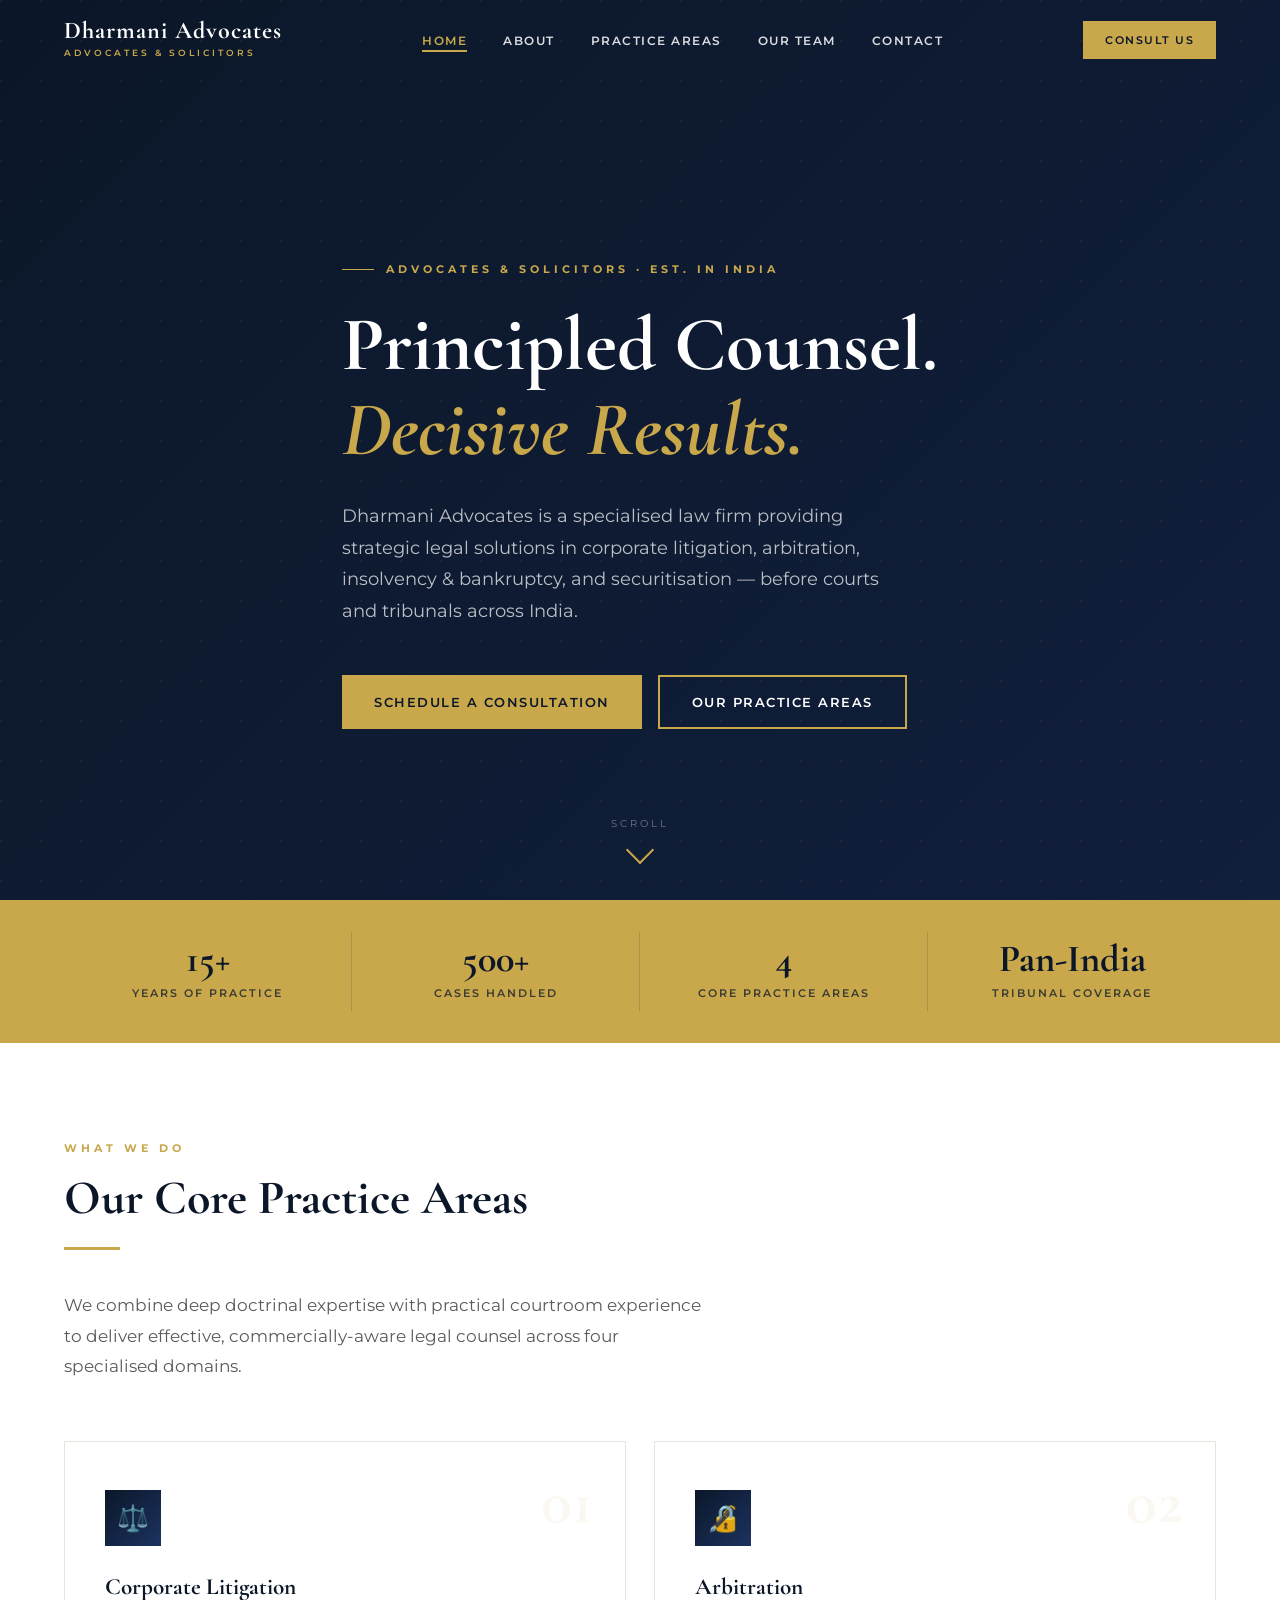
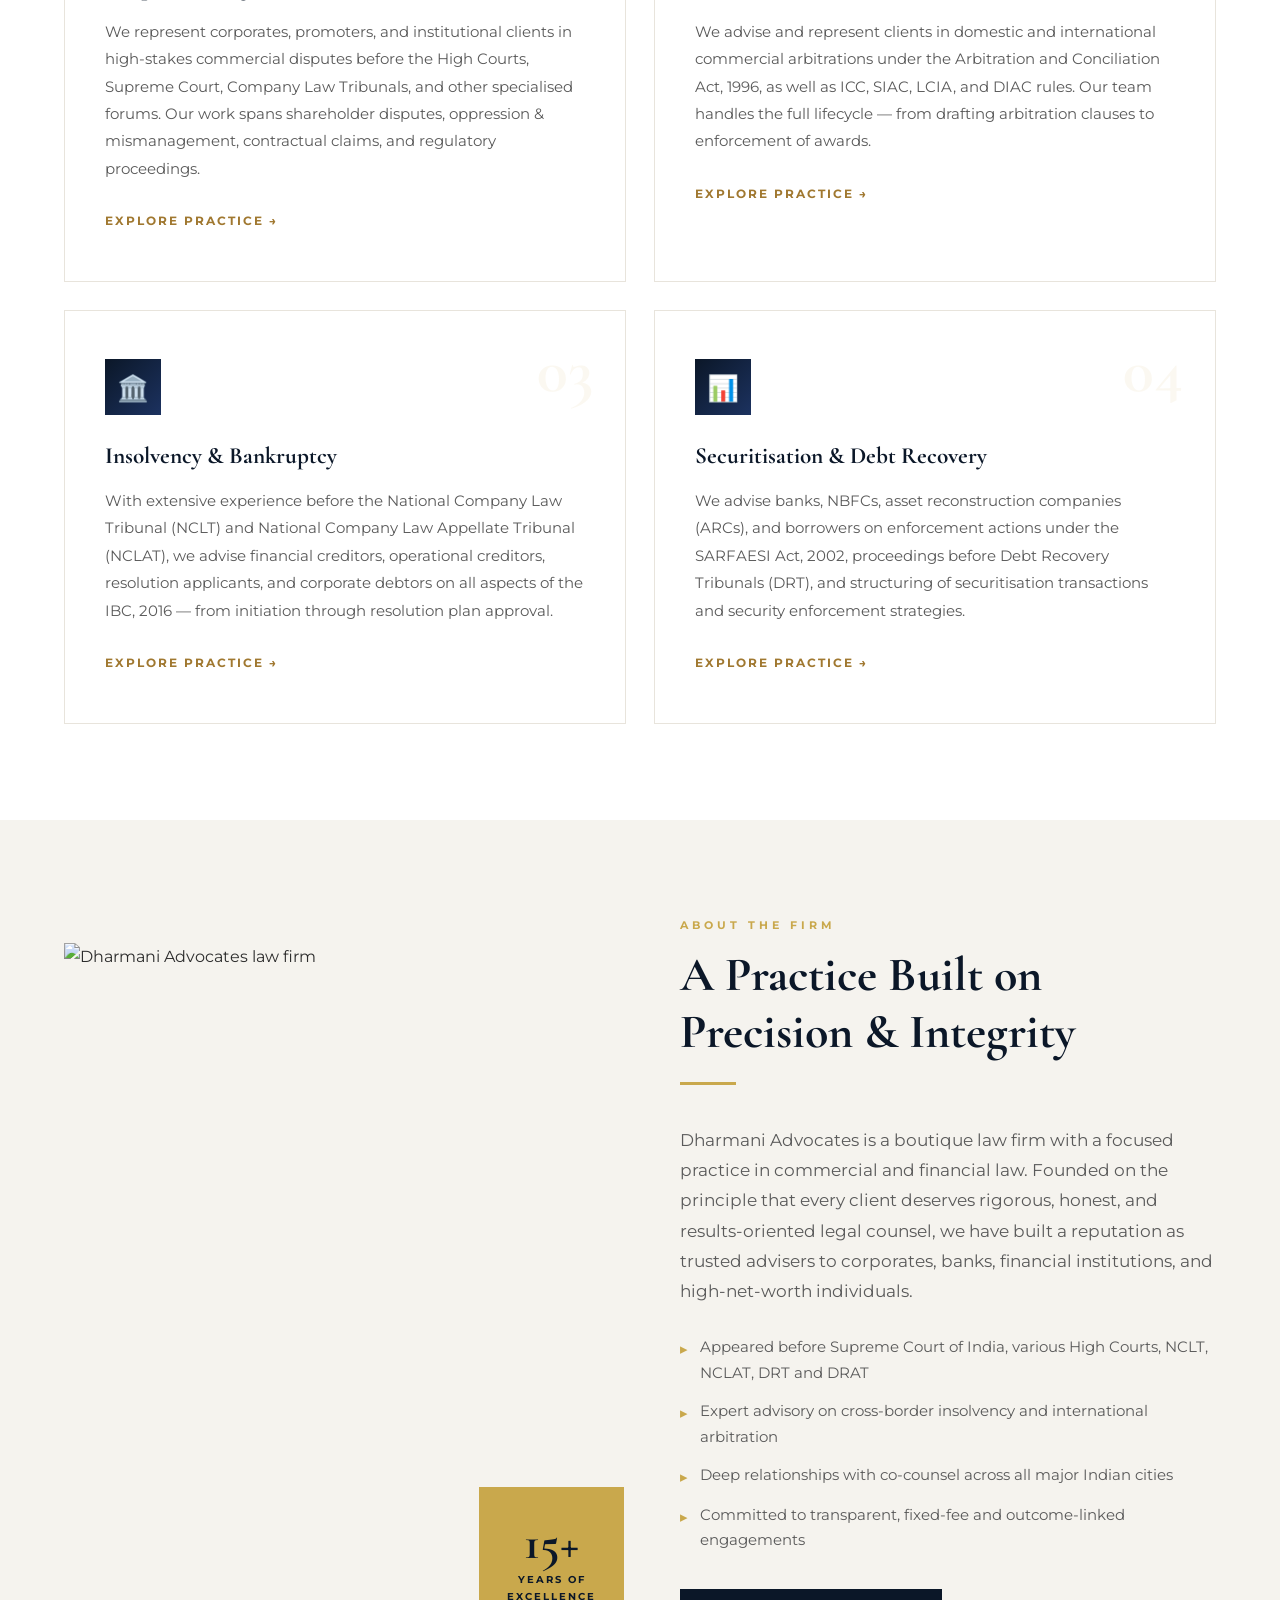
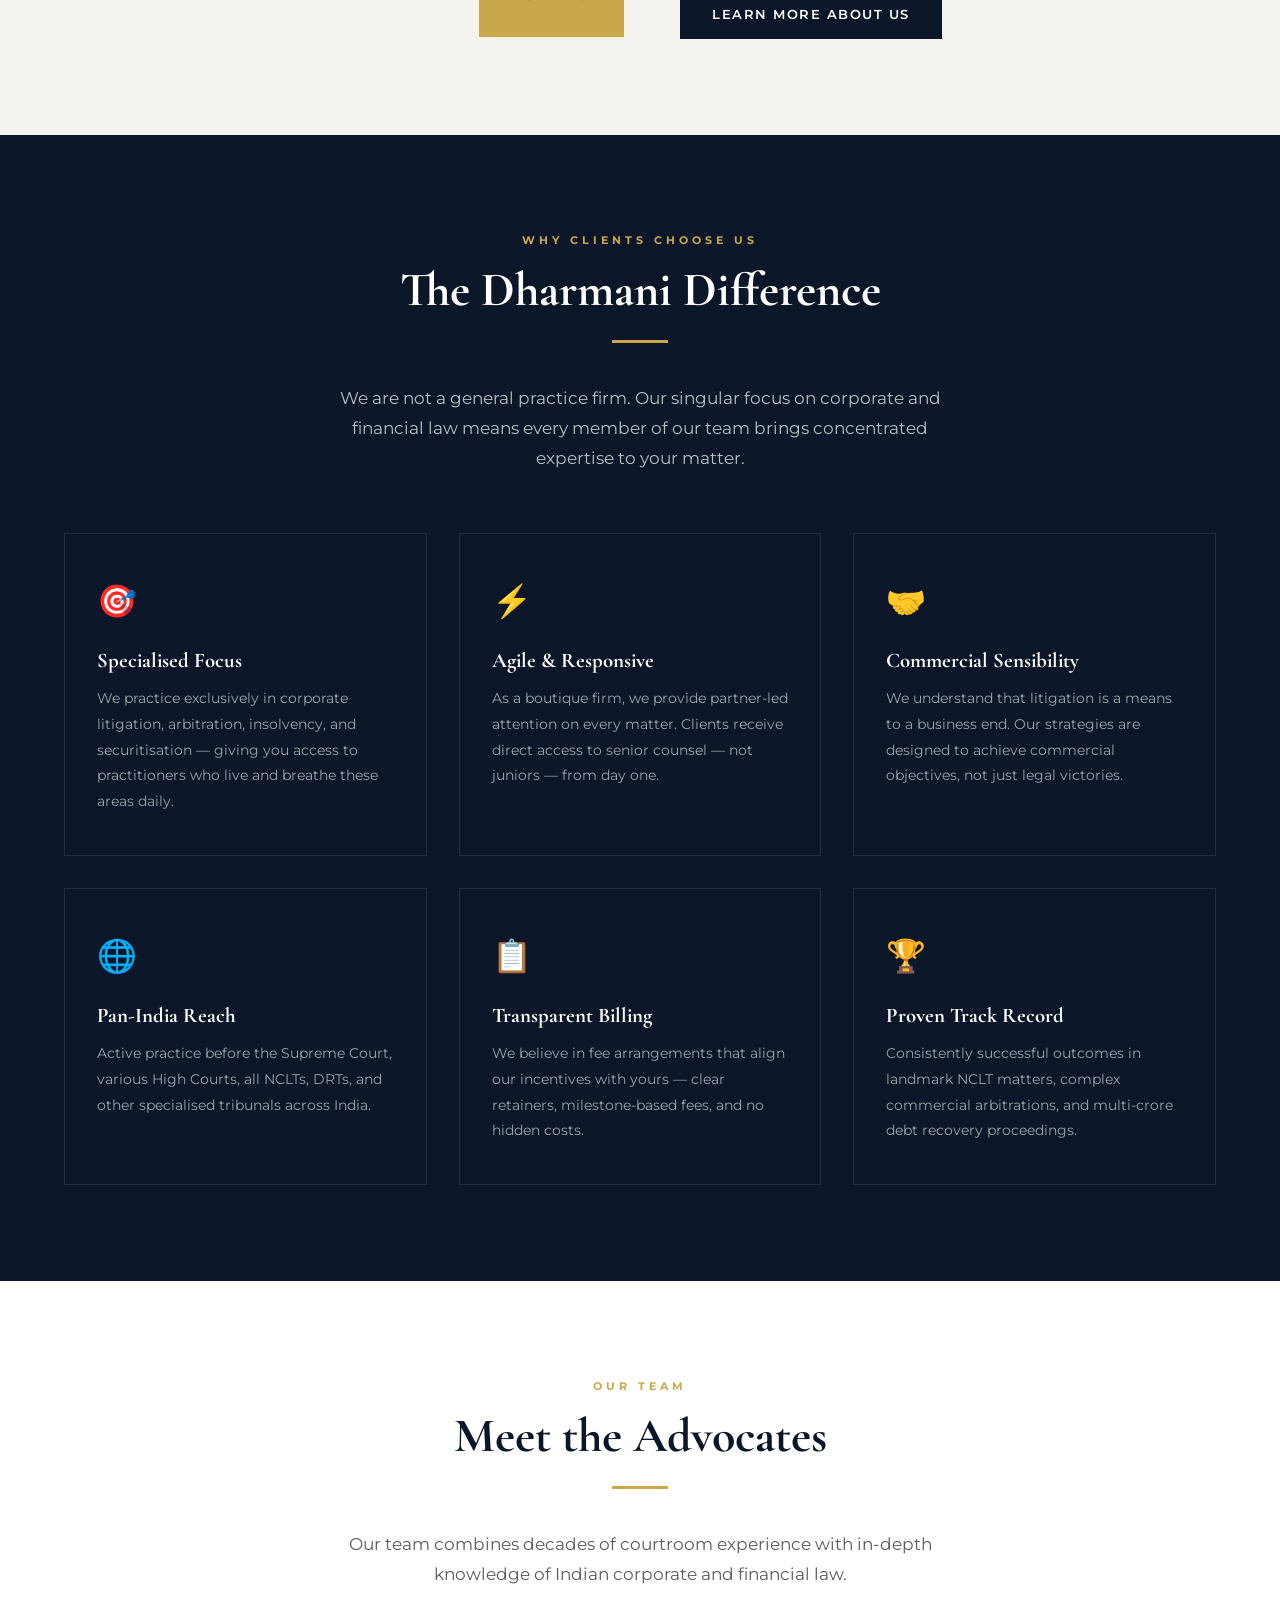
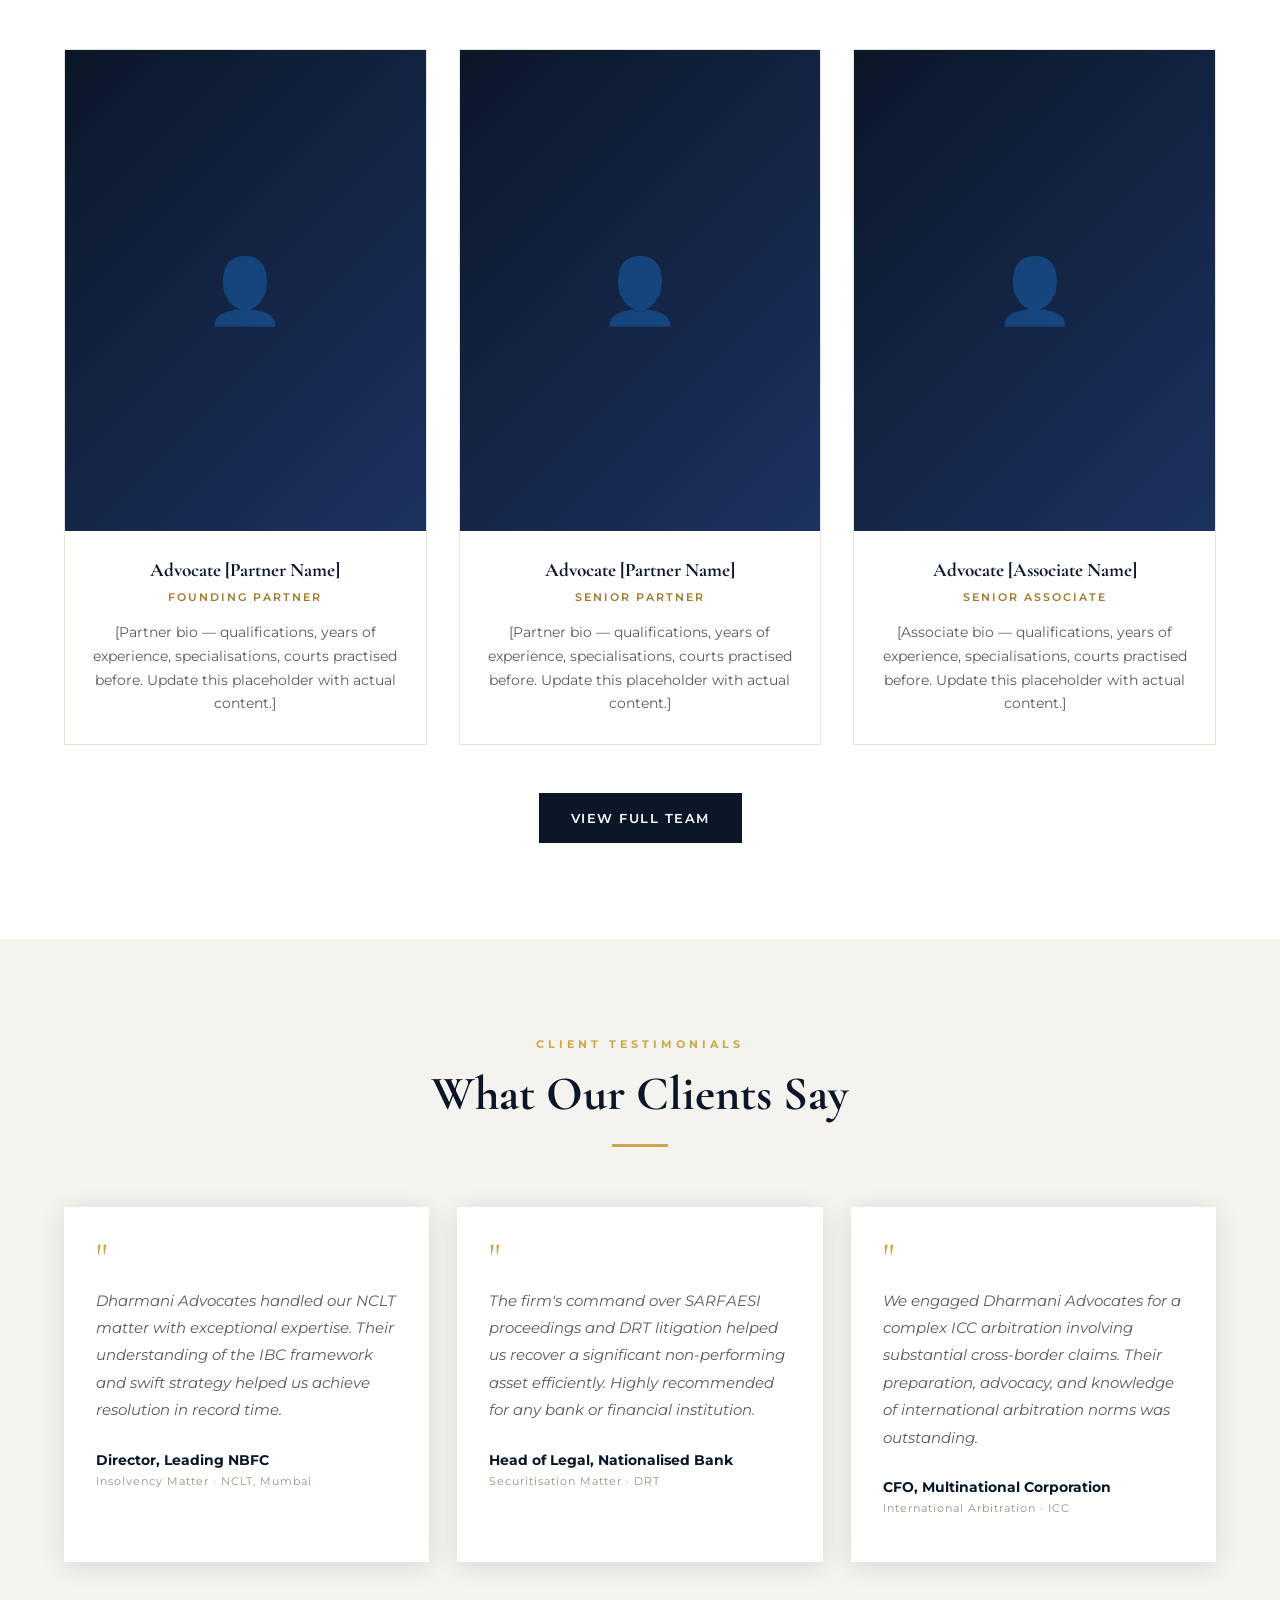
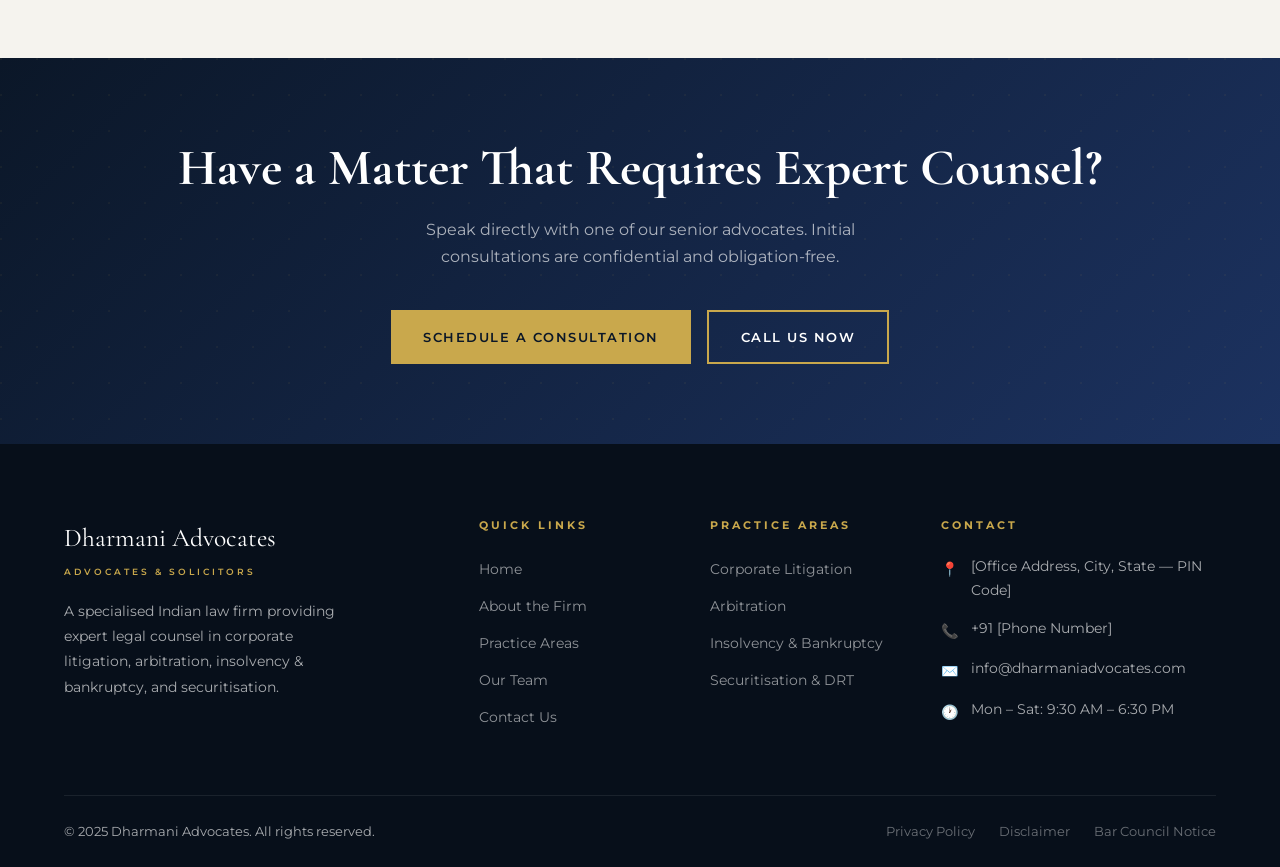
==== index.html @ e69f3cfd "Add complete Dharmani Advocates law firm website Five-page responsive website (Home, About, Practice" ====
<!DOCTYPE html>
<html lang="en">
<head>
  <meta charset="UTF-8" />
  <meta name="viewport" content="width=device-width, initial-scale=1.0" />
  <title>Dharmani Advocates — Corporate Litigation, Arbitration, Insolvency & Securitisation</title>
  <meta name="description" content="Dharmani Advocates is a premier Indian law firm specialising in corporate litigation, arbitration, insolvency & bankruptcy, and securitisation law." />
  <link rel="preconnect" href="https://fonts.googleapis.com" />
  <link rel="preconnect" href="https://fonts.gstatic.com" crossorigin />
  <link href="https://fonts.googleapis.com/css2?family=Cormorant+Garamond:ital,wght@0,400;0,600;0,700;1,400;1,600&family=Montserrat:wght@400;500;600;700&display=swap" rel="stylesheet" />
  <link rel="stylesheet" href="css/style.css" />
</head>
<body>

  <!-- ===== NAVIGATION ===== -->
  <nav class="nav nav--transparent" id="navbar">
    <div class="nav__inner">
      <a href="index.html" class="nav__logo">
        <span class="nav__logo-name">Dharmani Advocates</span>
        <span class="nav__logo-tag">Advocates &amp; Solicitors</span>
      </a>
      <ul class="nav__links">
        <li><a href="index.html" class="nav__link active">Home</a></li>
        <li><a href="about.html" class="nav__link">About</a></li>
        <li><a href="practice-areas.html" class="nav__link">Practice Areas</a></li>
        <li><a href="team.html" class="nav__link">Our Team</a></li>
        <li><a href="contact.html" class="nav__link">Contact</a></li>
      </ul>
      <a href="contact.html" class="btn btn--gold nav__cta">Consult Us</a>
      <button class="nav__burger" id="burger" aria-label="Menu">
        <span></span><span></span><span></span>
      </button>
    </div>
  </nav>

  <!-- Mobile Nav -->
  <div class="mobile-nav" id="mobileNav">
    <a href="index.html" class="mobile-nav__link">Home</a>
    <a href="about.html" class="mobile-nav__link">About</a>
    <a href="practice-areas.html" class="mobile-nav__link">Practice Areas</a>
    <a href="team.html" class="mobile-nav__link">Our Team</a>
    <a href="contact.html" class="mobile-nav__link">Contact</a>
    <a href="contact.html" class="btn btn--gold">Consult Us</a>
  </div>

  <!-- ===== HERO ===== -->
  <section class="hero">
    <div class="hero__bg"></div>
    <div class="hero__pattern"></div>
    <div class="hero__content container">
      <div class="hero__eyebrow">Advocates &amp; Solicitors · Est. in India</div>
      <h1 class="hero__title">
        Principled Counsel.<br>
        <em>Decisive Results.</em>
      </h1>
      <p class="hero__sub">
        Dharmani Advocates is a specialised law firm providing strategic legal solutions
        in corporate litigation, arbitration, insolvency &amp; bankruptcy, and
        securitisation — before courts and tribunals across India.
      </p>
      <div class="hero__actions">
        <a href="contact.html" class="btn btn--gold">Schedule a Consultation</a>
        <a href="practice-areas.html" class="btn btn--outline">Our Practice Areas</a>
      </div>
    </div>
    <div class="hero__scroll">
      <span>Scroll</span>
      <div class="hero__scroll-arrow"></div>
    </div>
  </section>

  <!-- ===== STATS ===== -->
  <div class="stats">
    <div class="stats__grid container">
      <div class="stats__item">
        <div class="stats__num">15+</div>
        <div class="stats__label">Years of Practice</div>
      </div>
      <div class="stats__item">
        <div class="stats__num">500+</div>
        <div class="stats__label">Cases Handled</div>
      </div>
      <div class="stats__item">
        <div class="stats__num">4</div>
        <div class="stats__label">Core Practice Areas</div>
      </div>
      <div class="stats__item">
        <div class="stats__num">Pan‑India</div>
        <div class="stats__label">Tribunal Coverage</div>
      </div>
    </div>
  </div>

  <!-- ===== PRACTICE AREAS ===== -->
  <section class="section">
    <div class="container">
      <div class="reveal">
        <span class="section-label">What We Do</span>
        <h2 class="section-title">Our Core Practice Areas</h2>
        <div class="divider"></div>
        <p class="section-sub">
          We combine deep doctrinal expertise with practical courtroom experience to deliver
          effective, commercially-aware legal counsel across four specialised domains.
        </p>
      </div>

      <div class="practice-grid">

        <div class="practice-card reveal reveal-delay-1">
          <div class="practice-card__num">01</div>
          <div class="practice-card__icon">⚖️</div>
          <h3 class="practice-card__title">Corporate Litigation</h3>
          <p class="practice-card__text">
            We represent corporates, promoters, and institutional clients in high-stakes commercial
            disputes before the High Courts, Supreme Court, Company Law Tribunals, and other
            specialised forums. Our work spans shareholder disputes, oppression &amp; mismanagement,
            contractual claims, and regulatory proceedings.
          </p>
          <a href="practice-areas.html#corporate-litigation" class="practice-card__link">
            Explore Practice →
          </a>
        </div>

        <div class="practice-card reveal reveal-delay-2">
          <div class="practice-card__num">02</div>
          <div class="practice-card__icon">🔏</div>
          <h3 class="practice-card__title">Arbitration</h3>
          <p class="practice-card__text">
            We advise and represent clients in domestic and international commercial arbitrations
            under the Arbitration and Conciliation Act, 1996, as well as ICC, SIAC, LCIA, and
            DIAC rules. Our team handles the full lifecycle — from drafting arbitration clauses
            to enforcement of awards.
          </p>
          <a href="practice-areas.html#arbitration" class="practice-card__link">
            Explore Practice →
          </a>
        </div>

        <div class="practice-card reveal reveal-delay-3">
          <div class="practice-card__num">03</div>
          <div class="practice-card__icon">🏛️</div>
          <h3 class="practice-card__title">Insolvency &amp; Bankruptcy</h3>
          <p class="practice-card__text">
            With extensive experience before the National Company Law Tribunal (NCLT) and National
            Company Law Appellate Tribunal (NCLAT), we advise financial creditors, operational
            creditors, resolution applicants, and corporate debtors on all aspects of the IBC, 2016
            — from initiation through resolution plan approval.
          </p>
          <a href="practice-areas.html#insolvency" class="practice-card__link">
            Explore Practice →
          </a>
        </div>

        <div class="practice-card reveal reveal-delay-4">
          <div class="practice-card__num">04</div>
          <div class="practice-card__icon">📊</div>
          <h3 class="practice-card__title">Securitisation &amp; Debt Recovery</h3>
          <p class="practice-card__text">
            We advise banks, NBFCs, asset reconstruction companies (ARCs), and borrowers on
            enforcement actions under the SARFAESI Act, 2002, proceedings before Debt Recovery
            Tribunals (DRT), and structuring of securitisation transactions and security
            enforcement strategies.
          </p>
          <a href="practice-areas.html#securitisation" class="practice-card__link">
            Explore Practice →
          </a>
        </div>

      </div>
    </div>
  </section>

  <!-- ===== ABOUT SNIPPET ===== -->
  <section class="section section--alt">
    <div class="container">
      <div class="about-split">
        <div class="about-split__img-wrap reveal">
          <img
            src="https://images.unsplash.com/photo-1521791055366-0d553872952f?w=800&q=80"
            alt="Dharmani Advocates law firm"
            class="about-split__img"
          />
          <div class="about-split__badge">
            <div class="about-split__badge-num">15+</div>
            <div class="about-split__badge-text">Years of<br>Excellence</div>
          </div>
        </div>

        <div class="reveal reveal-delay-2">
          <span class="section-label">About the Firm</span>
          <h2 class="section-title">A Practice Built on Precision &amp; Integrity</h2>
          <div class="divider"></div>
          <p class="section-sub">
            Dharmani Advocates is a boutique law firm with a focused practice in commercial and
            financial law. Founded on the principle that every client deserves rigorous, honest,
            and results-oriented legal counsel, we have built a reputation as trusted advisers to
            corporates, banks, financial institutions, and high-net-worth individuals.
          </p>
          <ul class="about-split__list">
            <li>Appeared before Supreme Court of India, various High Courts, NCLT, NCLAT, DRT and DRAT</li>
            <li>Expert advisory on cross-border insolvency and international arbitration</li>
            <li>Deep relationships with co-counsel across all major Indian cities</li>
            <li>Committed to transparent, fixed-fee and outcome-linked engagements</li>
          </ul>
          <a href="about.html" class="btn btn--navy">Learn More About Us</a>
        </div>
      </div>
    </div>
  </section>

  <!-- ===== WHY CHOOSE US ===== -->
  <section class="section section--dark">
    <div class="container">
      <div class="text-center reveal">
        <span class="section-label">Why Clients Choose Us</span>
        <h2 class="section-title section-title--white">The Dharmani Difference</h2>
        <div class="divider divider--center"></div>
        <p class="section-sub section-sub--white" style="margin: 0 auto;">
          We are not a general practice firm. Our singular focus on corporate and financial law
          means every member of our team brings concentrated expertise to your matter.
        </p>
      </div>

      <div class="why-grid">
        <div class="why-item reveal reveal-delay-1">
          <div class="why-item__icon">🎯</div>
          <h3 class="why-item__title">Specialised Focus</h3>
          <p class="why-item__text">
            We practice exclusively in corporate litigation, arbitration, insolvency, and
            securitisation — giving you access to practitioners who live and breathe these areas daily.
          </p>
        </div>
        <div class="why-item reveal reveal-delay-2">
          <div class="why-item__icon">⚡</div>
          <h3 class="why-item__title">Agile &amp; Responsive</h3>
          <p class="why-item__text">
            As a boutique firm, we provide partner-led attention on every matter.
            Clients receive direct access to senior counsel — not juniors — from day one.
          </p>
        </div>
        <div class="why-item reveal reveal-delay-3">
          <div class="why-item__icon">🤝</div>
          <h3 class="why-item__title">Commercial Sensibility</h3>
          <p class="why-item__text">
            We understand that litigation is a means to a business end. Our strategies are
            designed to achieve commercial objectives, not just legal victories.
          </p>
        </div>
        <div class="why-item reveal reveal-delay-1">
          <div class="why-item__icon">🌐</div>
          <h3 class="why-item__title">Pan-India Reach</h3>
          <p class="why-item__text">
            Active practice before the Supreme Court, various High Courts, all NCLTs, DRTs,
            and other specialised tribunals across India.
          </p>
        </div>
        <div class="why-item reveal reveal-delay-2">
          <div class="why-item__icon">📋</div>
          <h3 class="why-item__title">Transparent Billing</h3>
          <p class="why-item__text">
            We believe in fee arrangements that align our incentives with yours —
            clear retainers, milestone-based fees, and no hidden costs.
          </p>
        </div>
        <div class="why-item reveal reveal-delay-3">
          <div class="why-item__icon">🏆</div>
          <h3 class="why-item__title">Proven Track Record</h3>
          <p class="why-item__text">
            Consistently successful outcomes in landmark NCLT matters, complex commercial
            arbitrations, and multi-crore debt recovery proceedings.
          </p>
        </div>
      </div>
    </div>
  </section>

  <!-- ===== TEAM PREVIEW ===== -->
  <section class="section">
    <div class="container">
      <div class="text-center reveal">
        <span class="section-label">Our Team</span>
        <h2 class="section-title">Meet the Advocates</h2>
        <div class="divider divider--center"></div>
        <p class="section-sub" style="margin: 0 auto;">
          Our team combines decades of courtroom experience with in-depth knowledge of
          Indian corporate and financial law.
        </p>
      </div>

      <div class="team-grid">
        <div class="team-card reveal reveal-delay-1">
          <div class="team-card__photo team-card__photo--placeholder">
            <span style="font-size:4rem; color:rgba(201,168,76,0.4);">👤</span>
          </div>
          <div class="team-card__body">
            <h3 class="team-card__name">Advocate [Partner Name]</h3>
            <p class="team-card__role">Founding Partner</p>
            <p class="team-card__bio">
              [Partner bio — qualifications, years of experience, specialisations,
              courts practised before. Update this placeholder with actual content.]
            </p>
          </div>
        </div>
        <div class="team-card reveal reveal-delay-2">
          <div class="team-card__photo team-card__photo--placeholder">
            <span style="font-size:4rem; color:rgba(201,168,76,0.4);">👤</span>
          </div>
          <div class="team-card__body">
            <h3 class="team-card__name">Advocate [Partner Name]</h3>
            <p class="team-card__role">Senior Partner</p>
            <p class="team-card__bio">
              [Partner bio — qualifications, years of experience, specialisations,
              courts practised before. Update this placeholder with actual content.]
            </p>
          </div>
        </div>
        <div class="team-card reveal reveal-delay-3">
          <div class="team-card__photo team-card__photo--placeholder">
            <span style="font-size:4rem; color:rgba(201,168,76,0.4);">👤</span>
          </div>
          <div class="team-card__body">
            <h3 class="team-card__name">Advocate [Associate Name]</h3>
            <p class="team-card__role">Senior Associate</p>
            <p class="team-card__bio">
              [Associate bio — qualifications, years of experience, specialisations,
              courts practised before. Update this placeholder with actual content.]
            </p>
          </div>
        </div>
      </div>

      <div class="text-center" style="margin-top: 48px;">
        <a href="team.html" class="btn btn--navy">View Full Team</a>
      </div>
    </div>
  </section>

  <!-- ===== TESTIMONIALS ===== -->
  <section class="section testimonials">
    <div class="container">
      <div class="text-center reveal">
        <span class="section-label">Client Testimonials</span>
        <h2 class="section-title">What Our Clients Say</h2>
        <div class="divider divider--center"></div>
      </div>

      <div class="testimonial-grid">
        <div class="testimonial-card reveal reveal-delay-1">
          <div class="testimonial-card__quote">"</div>
          <p class="testimonial-card__text">
            Dharmani Advocates handled our NCLT matter with exceptional expertise.
            Their understanding of the IBC framework and swift strategy helped us achieve
            resolution in record time.
          </p>
          <div class="testimonial-card__author">Director, Leading NBFC</div>
          <div class="testimonial-card__company">Insolvency Matter · NCLT, Mumbai</div>
        </div>
        <div class="testimonial-card reveal reveal-delay-2">
          <div class="testimonial-card__quote">"</div>
          <p class="testimonial-card__text">
            The firm's command over SARFAESI proceedings and DRT litigation helped us
            recover a significant non-performing asset efficiently. Highly recommended for
            any bank or financial institution.
          </p>
          <div class="testimonial-card__author">Head of Legal, Nationalised Bank</div>
          <div class="testimonial-card__company">Securitisation Matter · DRT</div>
        </div>
        <div class="testimonial-card reveal reveal-delay-3">
          <div class="testimonial-card__quote">"</div>
          <p class="testimonial-card__text">
            We engaged Dharmani Advocates for a complex ICC arbitration involving
            substantial cross-border claims. Their preparation, advocacy, and knowledge
            of international arbitration norms was outstanding.
          </p>
          <div class="testimonial-card__author">CFO, Multinational Corporation</div>
          <div class="testimonial-card__company">International Arbitration · ICC</div>
        </div>
      </div>
    </div>
  </section>

  <!-- ===== CTA ===== -->
  <section class="cta-banner">
    <div class="container">
      <div class="cta-banner__content reveal">
        <h2 class="cta-banner__title">Have a Matter That Requires Expert Counsel?</h2>
        <p class="cta-banner__sub">
          Speak directly with one of our senior advocates. Initial consultations are
          confidential and obligation-free.
        </p>
        <div class="cta-banner__actions">
          <a href="contact.html" class="btn btn--gold">Schedule a Consultation</a>
          <a href="tel:+91XXXXXXXXXX" class="btn btn--outline">Call Us Now</a>
        </div>
      </div>
    </div>
  </section>

  <!-- ===== FOOTER ===== -->
  <footer class="footer">
    <div class="container">
      <div class="footer__grid">
        <div>
          <div class="footer__brand-name">Dharmani Advocates</div>
          <div class="footer__brand-tag">Advocates &amp; Solicitors</div>
          <p class="footer__brand-text">
            A specialised Indian law firm providing expert legal counsel in corporate
            litigation, arbitration, insolvency &amp; bankruptcy, and securitisation.
          </p>
        </div>

        <div>
          <div class="footer__col-title">Quick Links</div>
          <ul class="footer__links">
            <li><a href="index.html" class="footer__link">Home</a></li>
            <li><a href="about.html" class="footer__link">About the Firm</a></li>
            <li><a href="practice-areas.html" class="footer__link">Practice Areas</a></li>
            <li><a href="team.html" class="footer__link">Our Team</a></li>
            <li><a href="contact.html" class="footer__link">Contact Us</a></li>
          </ul>
        </div>

        <div>
          <div class="footer__col-title">Practice Areas</div>
          <ul class="footer__links">
            <li><a href="practice-areas.html#corporate-litigation" class="footer__link">Corporate Litigation</a></li>
            <li><a href="practice-areas.html#arbitration" class="footer__link">Arbitration</a></li>
            <li><a href="practice-areas.html#insolvency" class="footer__link">Insolvency &amp; Bankruptcy</a></li>
            <li><a href="practice-areas.html#securitisation" class="footer__link">Securitisation &amp; DRT</a></li>
          </ul>
        </div>

        <div>
          <div class="footer__col-title">Contact</div>
          <div class="footer__contact-item">
            <span class="footer__contact-icon">📍</span>
            <span>[Office Address, City, State — PIN Code]</span>
          </div>
          <div class="footer__contact-item">
            <span class="footer__contact-icon">📞</span>
            <span>+91 [Phone Number]</span>
          </div>
          <div class="footer__contact-item">
            <span class="footer__contact-icon">✉️</span>
            <span>info@dharmaniadvocates.com</span>
          </div>
          <div class="footer__contact-item">
            <span class="footer__contact-icon">🕐</span>
            <span>Mon – Sat: 9:30 AM – 6:30 PM</span>
          </div>
        </div>
      </div>

      <div class="footer__bottom">
        <span>© 2025 Dharmani Advocates. All rights reserved.</span>
        <div class="footer__bottom-links">
          <a href="#" class="footer__bottom-link">Privacy Policy</a>
          <a href="#" class="footer__bottom-link">Disclaimer</a>
          <a href="#" class="footer__bottom-link">Bar Council Notice</a>
        </div>
      </div>
    </div>
  </footer>

  <script src="js/main.js"></script>
</body>
</html>
---- css/style.css ----
/* ============================================================
   DHARMANI ADVOCATES — Main Stylesheet
   ============================================================ */

/* ---------- CSS Variables ---------- */
:root {
  --navy:       #0b1728;
  --navy-mid:   #122040;
  --navy-light: #1c3260;
  --gold:       #c9a84c;
  --gold-light: #e2c06a;
  --gold-dark:  #a07830;
  --white:      #ffffff;
  --off-white:  #f5f3ee;
  --grey-light: #e8e4dc;
  --grey:       #9a9080;
  --text:       #2c2c2c;
  --text-light: #5a5a5a;

  --font-serif: 'Cormorant Garamond', 'Georgia', serif;
  --font-sans:  'Montserrat', 'Helvetica Neue', sans-serif;

  --max-width:  1200px;
  --nav-h:      80px;
  --transition: 0.3s ease;
  --shadow:     0 4px 24px rgba(11,23,40,0.12);
  --shadow-lg:  0 8px 48px rgba(11,23,40,0.18);
}

/* ---------- Reset & Base ---------- */
*, *::before, *::after { box-sizing: border-box; margin: 0; padding: 0; }

html { scroll-behavior: smooth; font-size: 16px; }

body {
  font-family: var(--font-sans);
  color: var(--text);
  background: var(--white);
  line-height: 1.7;
  -webkit-font-smoothing: antialiased;
}

img { max-width: 100%; display: block; }
a  { text-decoration: none; color: inherit; }
ul { list-style: none; }

h1, h2, h3, h4, h5 {
  font-family: var(--font-serif);
  line-height: 1.2;
  color: var(--navy);
}

/* ---------- Utility ---------- */
.container {
  max-width: var(--max-width);
  margin: 0 auto;
  padding: 0 24px;
}

.section { padding: 96px 0; }
.section--alt { background: var(--off-white); }
.section--dark { background: var(--navy); }

.section-label {
  font-family: var(--font-sans);
  font-size: 11px;
  font-weight: 700;
  letter-spacing: 4px;
  text-transform: uppercase;
  color: var(--gold);
  margin-bottom: 12px;
  display: block;
}

.section-title {
  font-size: clamp(2rem, 4vw, 3rem);
  margin-bottom: 20px;
}

.section-title--white { color: var(--white); }

.section-sub {
  font-size: 1.05rem;
  color: var(--text-light);
  max-width: 640px;
  line-height: 1.8;
}

.section-sub--white { color: rgba(255,255,255,0.72); }

.divider {
  width: 56px;
  height: 3px;
  background: var(--gold);
  margin: 20px 0 40px;
}

.divider--center { margin-left: auto; margin-right: auto; }

.text-center { text-align: center; }

.btn {
  display: inline-flex;
  align-items: center;
  gap: 8px;
  padding: 14px 32px;
  font-family: var(--font-sans);
  font-size: 13px;
  font-weight: 600;
  letter-spacing: 1.5px;
  text-transform: uppercase;
  border: none;
  cursor: pointer;
  transition: all var(--transition);
}

.btn--gold {
  background: var(--gold);
  color: var(--navy);
}
.btn--gold:hover { background: var(--gold-light); transform: translateY(-2px); box-shadow: var(--shadow); }

.btn--outline {
  background: transparent;
  color: var(--white);
  border: 2px solid var(--gold);
}
.btn--outline:hover { background: var(--gold); color: var(--navy); }

.btn--navy {
  background: var(--navy);
  color: var(--white);
}
.btn--navy:hover { background: var(--navy-light); transform: translateY(-2px); box-shadow: var(--shadow); }

/* ---------- Navigation ---------- */
.nav {
  position: fixed;
  top: 0; left: 0; right: 0;
  z-index: 1000;
  height: var(--nav-h);
  display: flex;
  align-items: center;
  transition: background var(--transition), box-shadow var(--transition);
}

.nav--transparent { background: transparent; }
.nav--solid { background: var(--navy); box-shadow: var(--shadow); }

.nav__inner {
  max-width: var(--max-width);
  margin: 0 auto;
  padding: 0 24px;
  width: 100%;
  display: flex;
  align-items: center;
  justify-content: space-between;
}

.nav__logo {
  display: flex;
  flex-direction: column;
  gap: 2px;
}

.nav__logo-name {
  font-family: var(--font-serif);
  font-size: 1.5rem;
  font-weight: 700;
  color: var(--white);
  letter-spacing: 1px;
  line-height: 1;
}

.nav__logo-tag {
  font-size: 9px;
  letter-spacing: 3px;
  text-transform: uppercase;
  color: var(--gold);
  font-weight: 600;
}

.nav__links {
  display: flex;
  align-items: center;
  gap: 36px;
}

.nav__link {
  font-size: 12px;
  font-weight: 600;
  letter-spacing: 1.5px;
  text-transform: uppercase;
  color: rgba(255,255,255,0.85);
  transition: color var(--transition);
  position: relative;
}

.nav__link::after {
  content: '';
  position: absolute;
  bottom: -4px; left: 0;
  width: 0; height: 2px;
  background: var(--gold);
  transition: width var(--transition);
}

.nav__link:hover,
.nav__link.active { color: var(--gold); }
.nav__link:hover::after,
.nav__link.active::after { width: 100%; }

.nav__cta {
  padding: 10px 22px;
  font-size: 11px;
  letter-spacing: 1.5px;
}

.nav__burger {
  display: none;
  flex-direction: column;
  gap: 5px;
  cursor: pointer;
  background: none;
  border: none;
  padding: 4px;
}

.nav__burger span {
  display: block;
  width: 26px; height: 2px;
  background: var(--white);
  transition: all var(--transition);
}

/* ---------- Mobile Nav ---------- */
.mobile-nav {
  display: none;
  position: fixed;
  top: var(--nav-h); left: 0; right: 0; bottom: 0;
  background: var(--navy);
  z-index: 999;
  flex-direction: column;
  align-items: center;
  justify-content: center;
  gap: 32px;
}

.mobile-nav.open { display: flex; }

.mobile-nav__link {
  font-family: var(--font-serif);
  font-size: 2rem;
  color: var(--white);
  transition: color var(--transition);
}
.mobile-nav__link:hover { color: var(--gold); }

/* ---------- Hero ---------- */
.hero {
  position: relative;
  min-height: 100vh;
  display: flex;
  align-items: center;
  overflow: hidden;
  background: var(--navy);
}

.hero__bg {
  position: absolute;
  inset: 0;
  background:
    linear-gradient(135deg, rgba(11,23,40,0.92) 0%, rgba(18,32,64,0.85) 100%),
    url('https://images.unsplash.com/photo-1589829545856-d10d557cf95f?w=1600&q=80') center/cover no-repeat;
}

.hero__pattern {
  position: absolute;
  inset: 0;
  background-image: radial-gradient(circle at 1px 1px, rgba(201,168,76,0.08) 1px, transparent 0);
  background-size: 40px 40px;
}

.hero__content {
  position: relative;
  z-index: 2;
  max-width: var(--max-width);
  margin: 0 auto;
  padding: 0 24px;
  padding-top: var(--nav-h);
}

.hero__eyebrow {
  display: inline-flex;
  align-items: center;
  gap: 12px;
  font-size: 11px;
  font-weight: 700;
  letter-spacing: 4px;
  text-transform: uppercase;
  color: var(--gold);
  margin-bottom: 24px;
}

.hero__eyebrow::before {
  content: '';
  display: block;
  width: 32px; height: 1px;
  background: var(--gold);
}

.hero__title {
  font-family: var(--font-serif);
  font-size: clamp(2.8rem, 6vw, 5.5rem);
  color: var(--white);
  line-height: 1.1;
  margin-bottom: 28px;
  max-width: 780px;
}

.hero__title em {
  font-style: italic;
  color: var(--gold);
}

.hero__sub {
  font-size: 1.1rem;
  color: rgba(255,255,255,0.72);
  max-width: 560px;
  line-height: 1.8;
  margin-bottom: 48px;
}

.hero__actions { display: flex; gap: 16px; flex-wrap: wrap; }

.hero__scroll {
  position: absolute;
  bottom: 40px; left: 50%;
  transform: translateX(-50%);
  display: flex;
  flex-direction: column;
  align-items: center;
  gap: 8px;
  color: rgba(255,255,255,0.4);
  font-size: 10px;
  letter-spacing: 3px;
  text-transform: uppercase;
  z-index: 2;
  animation: bounce 2s infinite;
}

.hero__scroll-arrow {
  width: 20px; height: 20px;
  border-right: 2px solid var(--gold);
  border-bottom: 2px solid var(--gold);
  transform: rotate(45deg);
}

@keyframes bounce {
  0%, 100% { transform: translateX(-50%) translateY(0); }
  50%       { transform: translateX(-50%) translateY(8px); }
}

/* ---------- Stats Bar ---------- */
.stats {
  background: var(--gold);
  padding: 32px 0;
}

.stats__grid {
  display: grid;
  grid-template-columns: repeat(4, 1fr);
  gap: 0;
  text-align: center;
}

.stats__item {
  padding: 8px 16px;
  border-right: 1px solid rgba(11,23,40,0.15);
}
.stats__item:last-child { border-right: none; }

.stats__num {
  font-family: var(--font-serif);
  font-size: 2.4rem;
  font-weight: 700;
  color: var(--navy);
  line-height: 1;
}

.stats__label {
  font-size: 11px;
  font-weight: 600;
  letter-spacing: 2px;
  text-transform: uppercase;
  color: var(--navy);
  opacity: 0.75;
  margin-top: 6px;
}

/* ---------- Practice Areas ---------- */
.practice-grid {
  display: grid;
  grid-template-columns: repeat(2, 1fr);
  gap: 28px;
  margin-top: 60px;
}

.practice-card {
  background: var(--white);
  border: 1px solid var(--grey-light);
  padding: 48px 40px;
  position: relative;
  overflow: hidden;
  transition: all var(--transition);
  cursor: pointer;
}

.practice-card::before {
  content: '';
  position: absolute;
  left: 0; top: 0; bottom: 0;
  width: 4px;
  background: var(--gold);
  transform: scaleY(0);
  transform-origin: bottom;
  transition: transform var(--transition);
}

.practice-card:hover {
  transform: translateY(-4px);
  box-shadow: var(--shadow-lg);
  border-color: transparent;
}

.practice-card:hover::before { transform: scaleY(1); }

.practice-card__icon {
  width: 56px; height: 56px;
  background: linear-gradient(135deg, var(--navy), var(--navy-light));
  display: flex; align-items: center; justify-content: center;
  margin-bottom: 28px;
  font-size: 1.6rem;
}

.practice-card__num {
  position: absolute;
  top: 28px; right: 32px;
  font-family: var(--font-serif);
  font-size: 4rem;
  font-weight: 700;
  color: rgba(201,168,76,0.08);
  line-height: 1;
}

.practice-card__title {
  font-size: 1.45rem;
  margin-bottom: 16px;
  color: var(--navy);
}

.practice-card__text {
  font-size: 0.95rem;
  color: var(--text-light);
  line-height: 1.8;
  margin-bottom: 24px;
}

.practice-card__link {
  font-size: 12px;
  font-weight: 700;
  letter-spacing: 2px;
  text-transform: uppercase;
  color: var(--gold-dark);
  display: inline-flex;
  align-items: center;
  gap: 8px;
  transition: gap var(--transition);
}

.practice-card:hover .practice-card__link { gap: 14px; }

/* ---------- Why Us ---------- */
.why-grid {
  display: grid;
  grid-template-columns: repeat(3, 1fr);
  gap: 32px;
  margin-top: 60px;
}

.why-item {
  padding: 40px 32px;
  border: 1px solid rgba(255,255,255,0.1);
  transition: border-color var(--transition);
}

.why-item:hover { border-color: var(--gold); }

.why-item__icon {
  font-size: 2rem;
  margin-bottom: 20px;
}

.why-item__title {
  font-family: var(--font-serif);
  font-size: 1.3rem;
  color: var(--white);
  margin-bottom: 12px;
}

.why-item__text {
  font-size: 0.9rem;
  color: rgba(255,255,255,0.6);
  line-height: 1.8;
}

/* ---------- About Snippet ---------- */
.about-split {
  display: grid;
  grid-template-columns: 1fr 1fr;
  gap: 80px;
  align-items: center;
}

.about-split__img-wrap {
  position: relative;
}

.about-split__img {
  width: 100%;
  aspect-ratio: 4/5;
  object-fit: cover;
}

.about-split__badge {
  position: absolute;
  bottom: -24px; right: -24px;
  background: var(--gold);
  padding: 32px 28px;
  text-align: center;
}

.about-split__badge-num {
  font-family: var(--font-serif);
  font-size: 3rem;
  font-weight: 700;
  color: var(--navy);
  line-height: 1;
}

.about-split__badge-text {
  font-size: 10px;
  font-weight: 700;
  letter-spacing: 2px;
  text-transform: uppercase;
  color: var(--navy);
  margin-top: 4px;
}

.about-split__list {
  margin: 28px 0 36px;
  display: flex;
  flex-direction: column;
  gap: 12px;
}

.about-split__list li {
  display: flex;
  align-items: flex-start;
  gap: 12px;
  font-size: 0.95rem;
  color: var(--text-light);
}

.about-split__list li::before {
  content: '▸';
  color: var(--gold);
  flex-shrink: 0;
  margin-top: 2px;
}

/* ---------- Team ---------- */
.team-grid {
  display: grid;
  grid-template-columns: repeat(3, 1fr);
  gap: 32px;
  margin-top: 60px;
}

.team-card {
  text-align: center;
  background: var(--white);
  border: 1px solid var(--grey-light);
  overflow: hidden;
  transition: all var(--transition);
}

.team-card:hover { transform: translateY(-6px); box-shadow: var(--shadow-lg); }

.team-card__photo {
  width: 100%;
  aspect-ratio: 3/4;
  object-fit: cover;
  background: var(--navy-light);
  display: flex;
  align-items: center;
  justify-content: center;
  font-size: 5rem;
  color: rgba(201,168,76,0.3);
}

.team-card__photo--placeholder {
  background: linear-gradient(135deg, var(--navy), var(--navy-light));
  aspect-ratio: 3/4;
  display: flex;
  align-items: center;
  justify-content: center;
}

.team-card__body { padding: 28px 24px; }

.team-card__name {
  font-size: 1.2rem;
  color: var(--navy);
  margin-bottom: 6px;
}

.team-card__role {
  font-size: 11px;
  font-weight: 600;
  letter-spacing: 2px;
  text-transform: uppercase;
  color: var(--gold-dark);
  margin-bottom: 14px;
}

.team-card__bio {
  font-size: 0.88rem;
  color: var(--text-light);
  line-height: 1.7;
}

/* ---------- Testimonials ---------- */
.testimonials { background: var(--off-white); }

.testimonial-grid {
  display: grid;
  grid-template-columns: repeat(3, 1fr);
  gap: 28px;
  margin-top: 60px;
}

.testimonial-card {
  background: var(--white);
  padding: 40px 32px;
  border-bottom: 4px solid transparent;
  box-shadow: var(--shadow);
  transition: border-color var(--transition);
}

.testimonial-card:hover { border-bottom-color: var(--gold); }

.testimonial-card__quote {
  font-size: 2.5rem;
  color: var(--gold);
  font-family: var(--font-serif);
  line-height: 0.5;
  margin-bottom: 20px;
}

.testimonial-card__text {
  font-size: 0.95rem;
  color: var(--text-light);
  line-height: 1.8;
  margin-bottom: 24px;
  font-style: italic;
}

.testimonial-card__author {
  font-size: 0.9rem;
  font-weight: 700;
  color: var(--navy);
}

.testimonial-card__company {
  font-size: 11px;
  letter-spacing: 1px;
  color: var(--grey);
}

/* ---------- CTA Banner ---------- */
.cta-banner {
  background: linear-gradient(135deg, var(--navy) 0%, var(--navy-light) 100%);
  padding: 80px 0;
  text-align: center;
  position: relative;
  overflow: hidden;
}

.cta-banner::before {
  content: '';
  position: absolute;
  inset: 0;
  background-image: radial-gradient(circle at 1px 1px, rgba(201,168,76,0.06) 1px, transparent 0);
  background-size: 36px 36px;
}

.cta-banner__content { position: relative; z-index: 1; }

.cta-banner__title {
  font-family: var(--font-serif);
  font-size: clamp(2rem, 4vw, 3.2rem);
  color: var(--white);
  margin-bottom: 16px;
}

.cta-banner__sub {
  color: rgba(255,255,255,0.65);
  margin-bottom: 40px;
  max-width: 520px;
  margin-left: auto;
  margin-right: auto;
}

.cta-banner__actions {
  display: flex;
  justify-content: center;
  gap: 16px;
  flex-wrap: wrap;
}

/* ---------- Footer ---------- */
.footer {
  background: #070f1a;
  color: rgba(255,255,255,0.65);
  padding: 72px 0 0;
}

.footer__grid {
  display: grid;
  grid-template-columns: 2fr 1fr 1fr 1.5fr;
  gap: 48px;
  padding-bottom: 56px;
}

.footer__brand-name {
  font-family: var(--font-serif);
  font-size: 1.6rem;
  color: var(--white);
  margin-bottom: 4px;
}

.footer__brand-tag {
  font-size: 9px;
  letter-spacing: 3px;
  text-transform: uppercase;
  color: var(--gold);
  font-weight: 600;
  margin-bottom: 20px;
}

.footer__brand-text {
  font-size: 0.88rem;
  line-height: 1.8;
  max-width: 280px;
}

.footer__col-title {
  font-family: var(--font-sans);
  font-size: 11px;
  font-weight: 700;
  letter-spacing: 3px;
  text-transform: uppercase;
  color: var(--gold);
  margin-bottom: 20px;
}

.footer__links {
  display: flex;
  flex-direction: column;
  gap: 10px;
}

.footer__link {
  font-size: 0.88rem;
  color: rgba(255,255,255,0.55);
  transition: color var(--transition);
}

.footer__link:hover { color: var(--gold); }

.footer__contact-item {
  display: flex;
  gap: 12px;
  font-size: 0.88rem;
  margin-bottom: 14px;
  align-items: flex-start;
}

.footer__contact-icon { color: var(--gold); flex-shrink: 0; margin-top: 3px; }

.footer__bottom {
  border-top: 1px solid rgba(255,255,255,0.08);
  padding: 24px 0;
  display: flex;
  justify-content: space-between;
  align-items: center;
  font-size: 0.82rem;
  flex-wrap: wrap;
  gap: 12px;
}

.footer__bottom-links {
  display: flex;
  gap: 24px;
}

.footer__bottom-link {
  color: rgba(255,255,255,0.4);
  transition: color var(--transition);
}

.footer__bottom-link:hover { color: var(--gold); }

/* ---------- Page Hero (inner pages) ---------- */
.page-hero {
  background: linear-gradient(135deg, var(--navy) 0%, var(--navy-light) 100%);
  padding: 160px 0 80px;
  position: relative;
  overflow: hidden;
}

.page-hero::before {
  content: '';
  position: absolute;
  inset: 0;
  background-image: radial-gradient(circle at 1px 1px, rgba(201,168,76,0.07) 1px, transparent 0);
  background-size: 36px 36px;
}

.page-hero__content { position: relative; z-index: 1; }

.page-hero__title {
  font-family: var(--font-serif);
  font-size: clamp(2.4rem, 5vw, 4rem);
  color: var(--white);
  margin-bottom: 16px;
}

.page-hero__breadcrumb {
  display: flex;
  align-items: center;
  gap: 8px;
  font-size: 12px;
  color: rgba(255,255,255,0.5);
  letter-spacing: 1px;
  margin-bottom: 20px;
}

.page-hero__breadcrumb a { color: var(--gold); }

/* ---------- About Page ---------- */
.values-grid {
  display: grid;
  grid-template-columns: repeat(2, 1fr);
  gap: 24px;
  margin-top: 40px;
}

.value-card {
  background: var(--white);
  border-left: 4px solid var(--gold);
  padding: 28px 28px 28px 28px;
  box-shadow: var(--shadow);
}

.value-card__title {
  font-size: 1.1rem;
  margin-bottom: 10px;
  color: var(--navy);
}

.value-card__text {
  font-size: 0.9rem;
  color: var(--text-light);
  line-height: 1.7;
}

/* ---------- Practice Detail ---------- */
.practice-detail {
  display: grid;
  grid-template-columns: 1fr 380px;
  gap: 64px;
  align-items: start;
}

.practice-detail__sidebar {
  position: sticky;
  top: calc(var(--nav-h) + 24px);
}

.sidebar-card {
  background: var(--off-white);
  border: 1px solid var(--grey-light);
  padding: 36px 32px;
  margin-bottom: 24px;
}

.sidebar-card__title {
  font-size: 1rem;
  font-weight: 700;
  letter-spacing: 1px;
  text-transform: uppercase;
  font-family: var(--font-sans);
  margin-bottom: 20px;
  color: var(--navy);
}

.sidebar-nav__link {
  display: flex;
  align-items: center;
  gap: 10px;
  padding: 12px 0;
  font-size: 0.92rem;
  color: var(--text-light);
  border-bottom: 1px solid var(--grey-light);
  transition: color var(--transition);
}

.sidebar-nav__link:last-child { border-bottom: none; }
.sidebar-nav__link:hover, .sidebar-nav__link.active { color: var(--gold-dark); font-weight: 600; }
.sidebar-nav__link::before { content: '→'; color: var(--gold); }

.practice-section {
  padding: 72px 0;
  border-bottom: 1px solid var(--grey-light);
}

.practice-section:last-child { border-bottom: none; }

.practice-section__title {
  font-size: 2rem;
  margin-bottom: 20px;
  color: var(--navy);
}

.practice-section__text {
  font-size: 0.97rem;
  color: var(--text-light);
  line-height: 1.9;
  margin-bottom: 24px;
}

.bullet-list {
  display: flex;
  flex-direction: column;
  gap: 10px;
  margin: 20px 0;
}

.bullet-list li {
  display: flex;
  align-items: flex-start;
  gap: 12px;
  font-size: 0.95rem;
  color: var(--text-light);
}

.bullet-list li::before {
  content: '▸';
  color: var(--gold);
  flex-shrink: 0;
  margin-top: 2px;
}

/* ---------- Contact Page ---------- */
.contact-split {
  display: grid;
  grid-template-columns: 1fr 1fr;
  gap: 80px;
  align-items: start;
}

.contact-info__item {
  display: flex;
  gap: 20px;
  align-items: flex-start;
  padding: 24px 0;
  border-bottom: 1px solid var(--grey-light);
}

.contact-info__icon {
  width: 48px; height: 48px;
  background: linear-gradient(135deg, var(--navy), var(--navy-light));
  display: flex; align-items: center; justify-content: center;
  flex-shrink: 0;
  font-size: 1.2rem;
  color: var(--gold);
}

.contact-info__label {
  font-size: 11px;
  font-weight: 700;
  letter-spacing: 2px;
  text-transform: uppercase;
  color: var(--gold-dark);
  margin-bottom: 6px;
}

.contact-info__value {
  font-size: 0.97rem;
  color: var(--text);
  line-height: 1.6;
}

.form { display: flex; flex-direction: column; gap: 20px; }

.form-row { display: grid; grid-template-columns: 1fr 1fr; gap: 20px; }

.form-group { display: flex; flex-direction: column; gap: 8px; }

.form-label {
  font-size: 11px;
  font-weight: 700;
  letter-spacing: 2px;
  text-transform: uppercase;
  color: var(--navy);
}

.form-control {
  padding: 14px 18px;
  border: 2px solid var(--grey-light);
  font-family: var(--font-sans);
  font-size: 0.92rem;
  color: var(--text);
  background: var(--white);
  transition: border-color var(--transition);
  outline: none;
  width: 100%;
}

.form-control:focus { border-color: var(--gold); }

textarea.form-control { resize: vertical; min-height: 140px; }

.form-select { appearance: none; cursor: pointer; }

.map-wrap {
  margin-top: 80px;
  height: 400px;
  background: var(--navy-light);
  display: flex;
  align-items: center;
  justify-content: center;
  color: rgba(255,255,255,0.4);
  font-size: 0.9rem;
  letter-spacing: 1px;
}

/* ---------- Scroll Animations ---------- */
.reveal {
  opacity: 0;
  transform: translateY(30px);
  transition: opacity 0.7s ease, transform 0.7s ease;
}

.reveal.visible {
  opacity: 1;
  transform: none;
}

.reveal-delay-1 { transition-delay: 0.1s; }
.reveal-delay-2 { transition-delay: 0.2s; }
.reveal-delay-3 { transition-delay: 0.3s; }
.reveal-delay-4 { transition-delay: 0.4s; }

/* ---------- Responsive ---------- */
@media (max-width: 1024px) {
  .footer__grid { grid-template-columns: 1fr 1fr; }
  .practice-detail { grid-template-columns: 1fr; }
  .practice-detail__sidebar { position: static; }
}

@media (max-width: 860px) {
  .nav__links, .nav__cta { display: none; }
  .nav__burger { display: flex; }

  .hero__title { font-size: 2.8rem; }

  .stats__grid { grid-template-columns: repeat(2, 1fr); gap: 16px; }
  .stats__item { border-right: none; border-bottom: 1px solid rgba(11,23,40,0.15); }
  .stats__item:nth-child(odd) { border-right: 1px solid rgba(11,23,40,0.15); }
  .stats__item:nth-child(3),
  .stats__item:nth-child(4) { border-bottom: none; }

  .practice-grid { grid-template-columns: 1fr; }
  .why-grid { grid-template-columns: 1fr; }
  .about-split { grid-template-columns: 1fr; gap: 48px; }
  .about-split__badge { bottom: 16px; right: 16px; }
  .team-grid { grid-template-columns: repeat(2, 1fr); }
  .testimonial-grid { grid-template-columns: 1fr; }
  .contact-split { grid-template-columns: 1fr; gap: 48px; }
  .form-row { grid-template-columns: 1fr; }
  .values-grid { grid-template-columns: 1fr; }
  .footer__grid { grid-template-columns: 1fr; gap: 32px; }
}

@media (max-width: 540px) {
  .section { padding: 64px 0; }
  .team-grid { grid-template-columns: 1fr; }
  .hero__actions { flex-direction: column; }
  .hero__actions .btn { width: 100%; justify-content: center; }
}
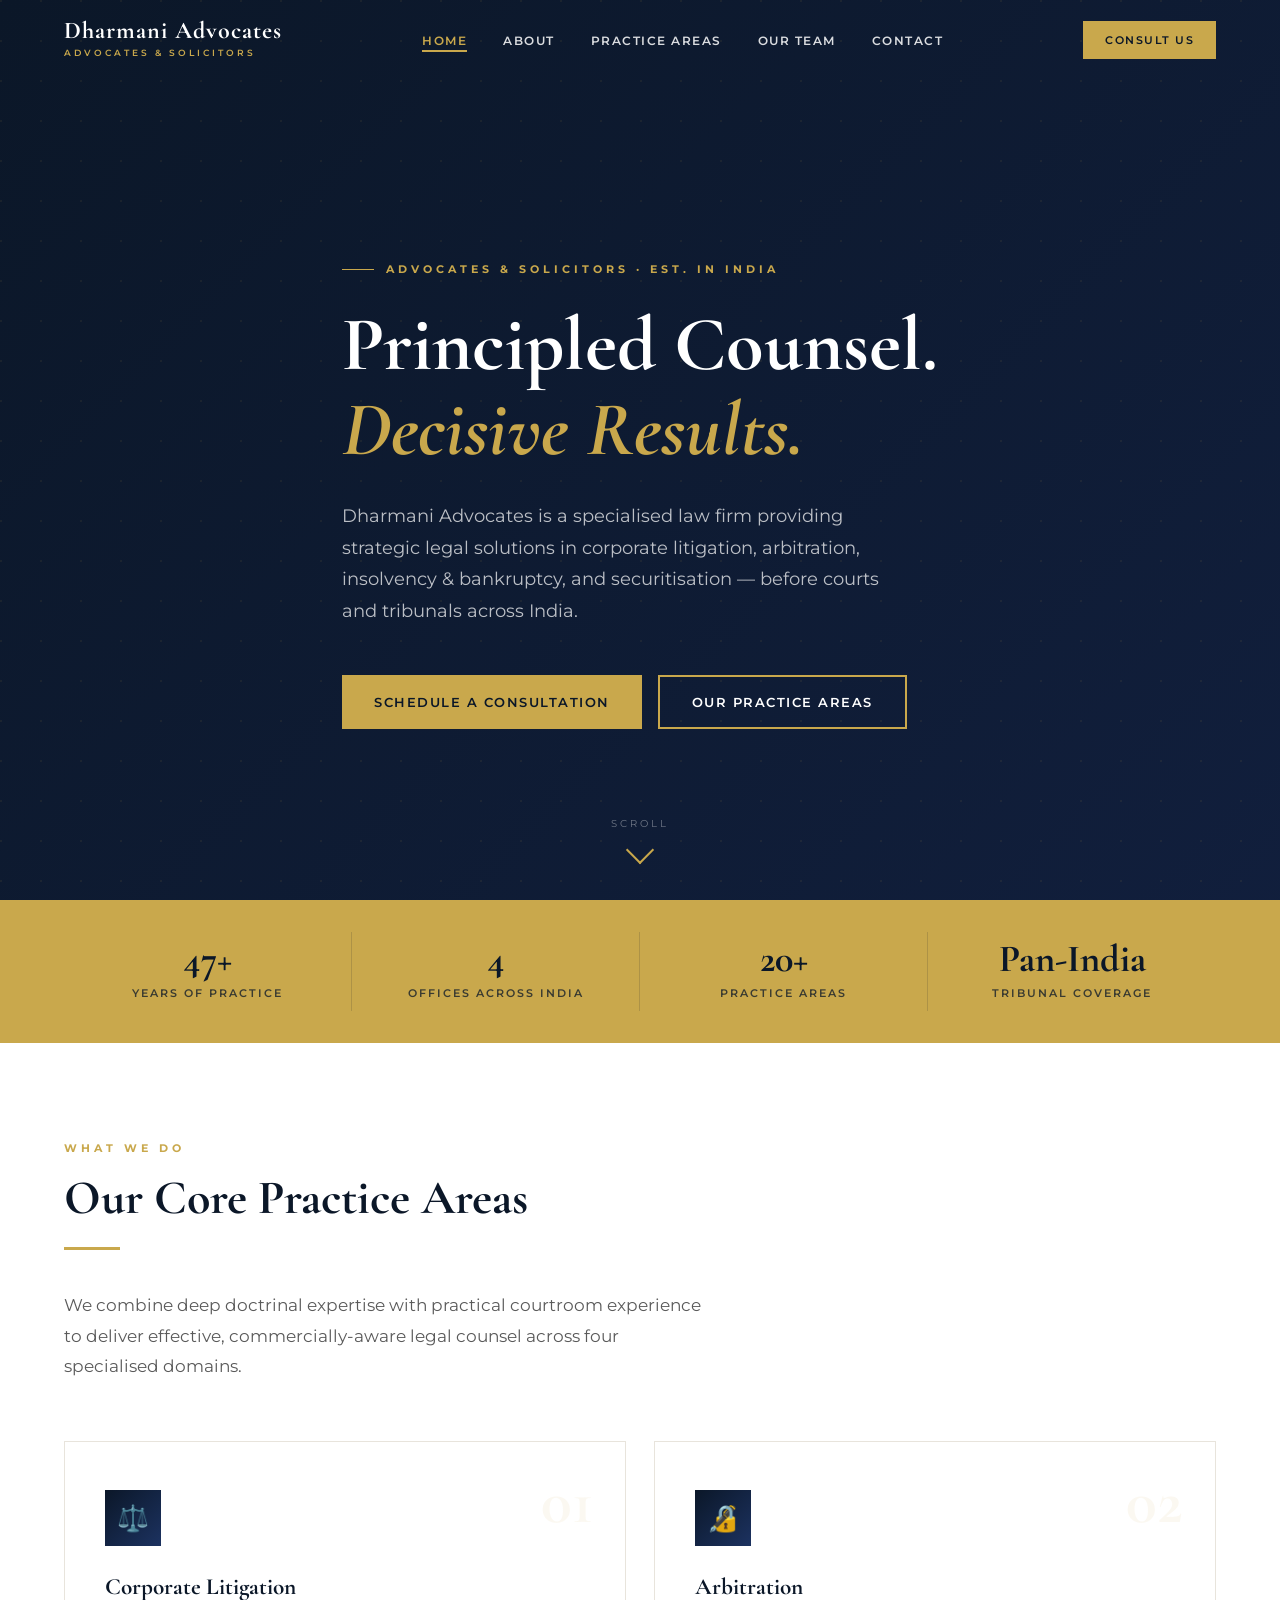
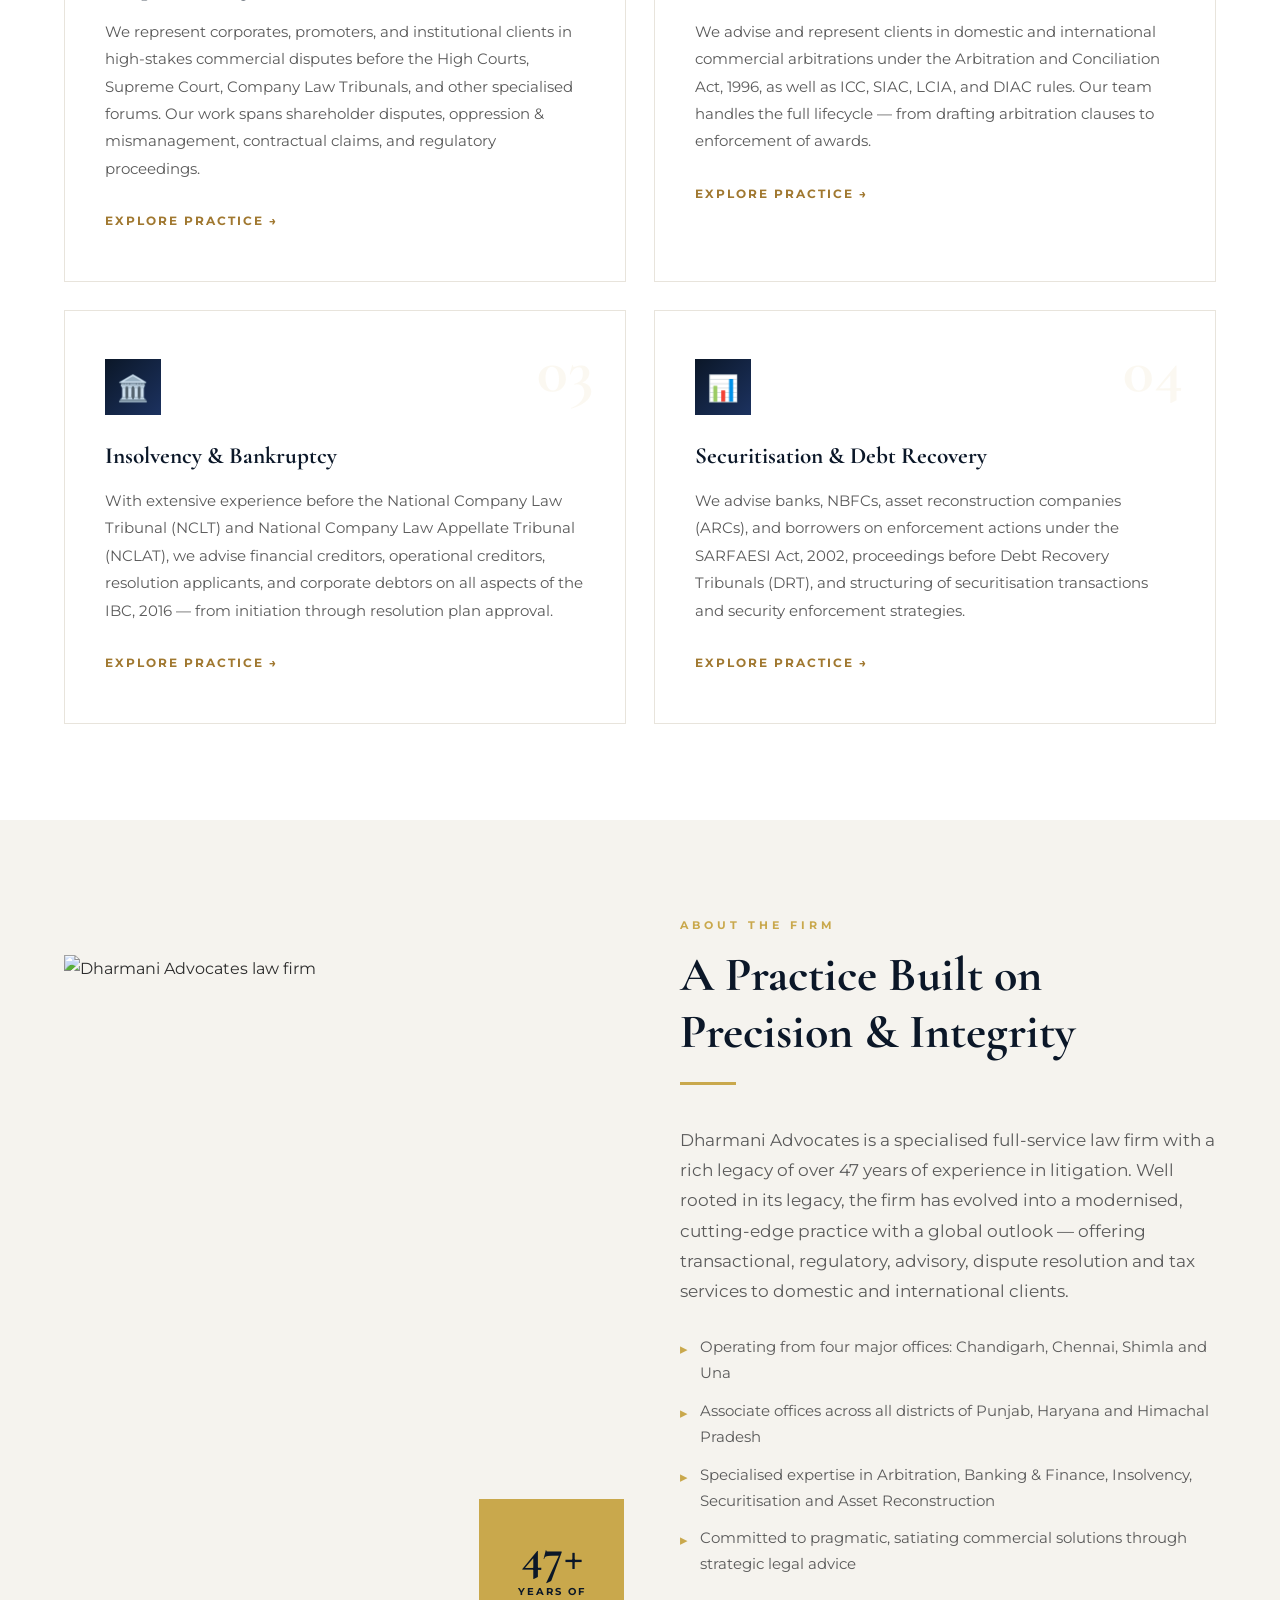
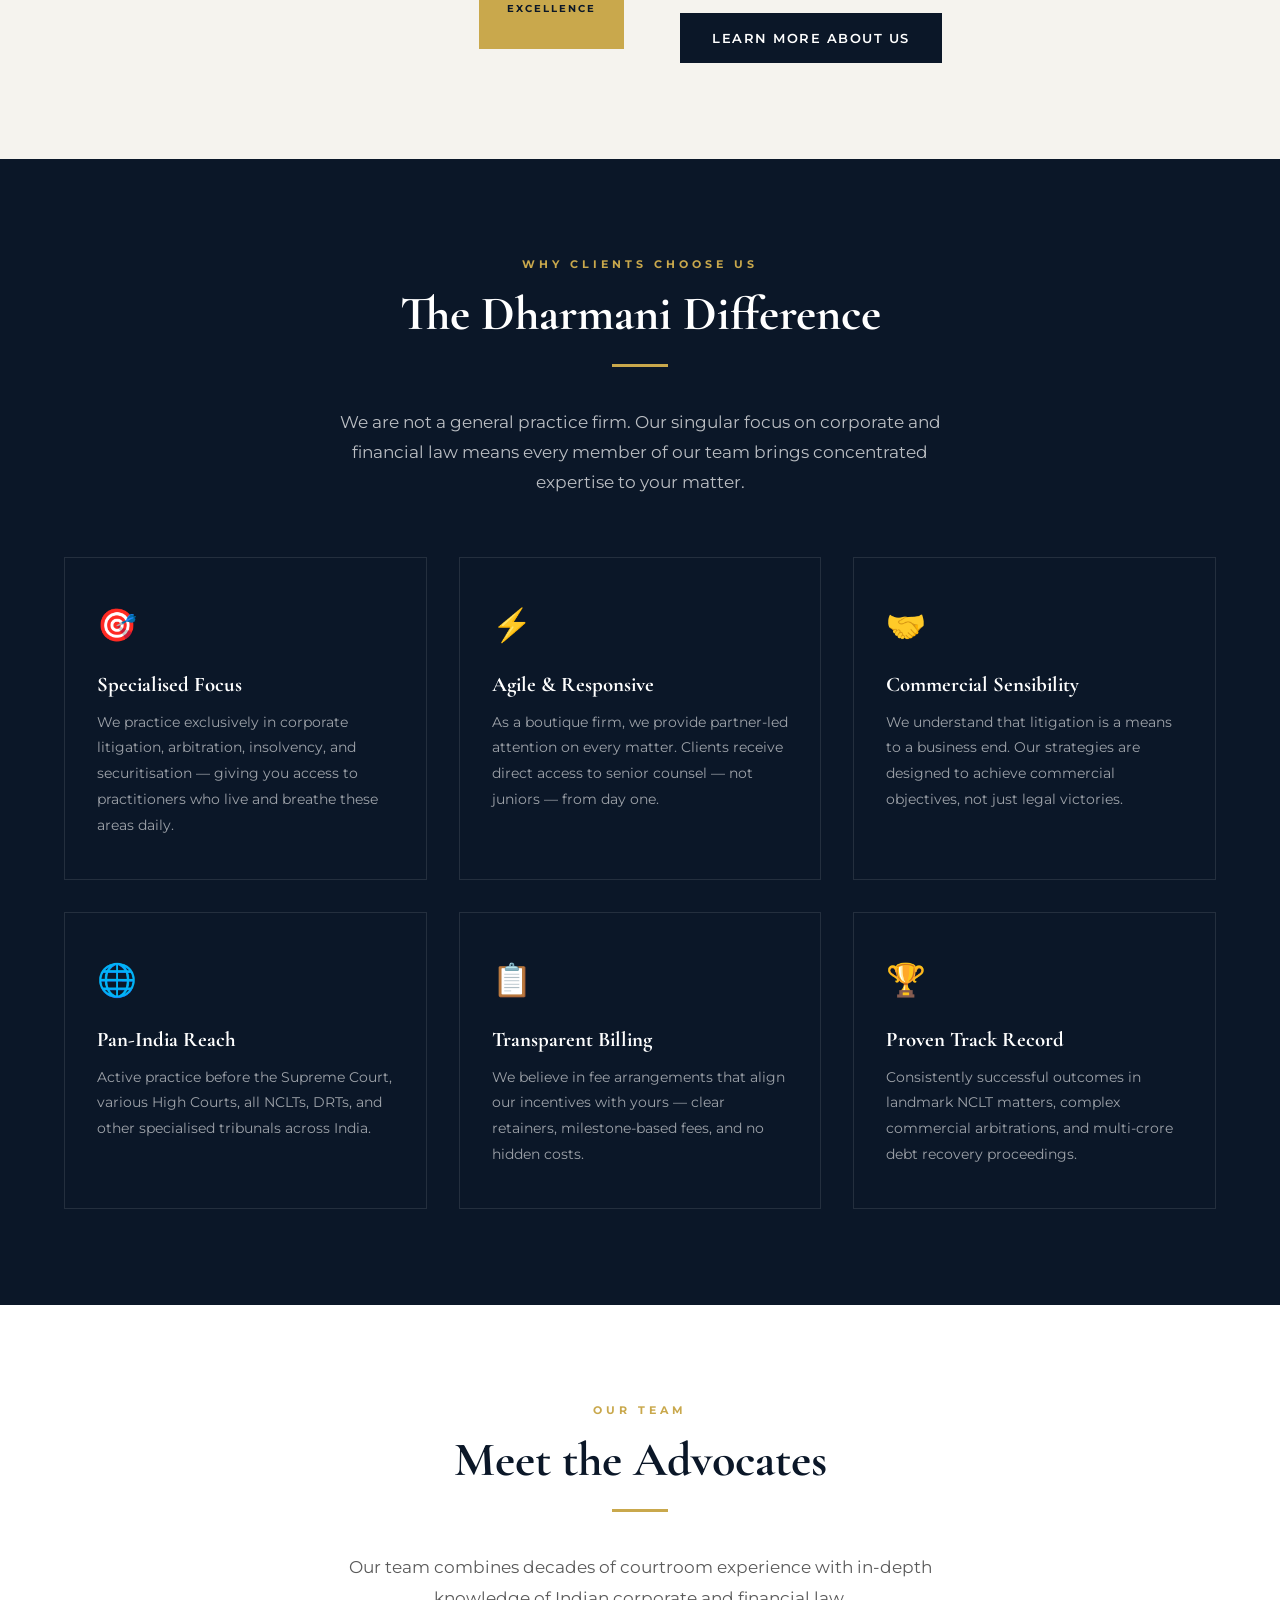
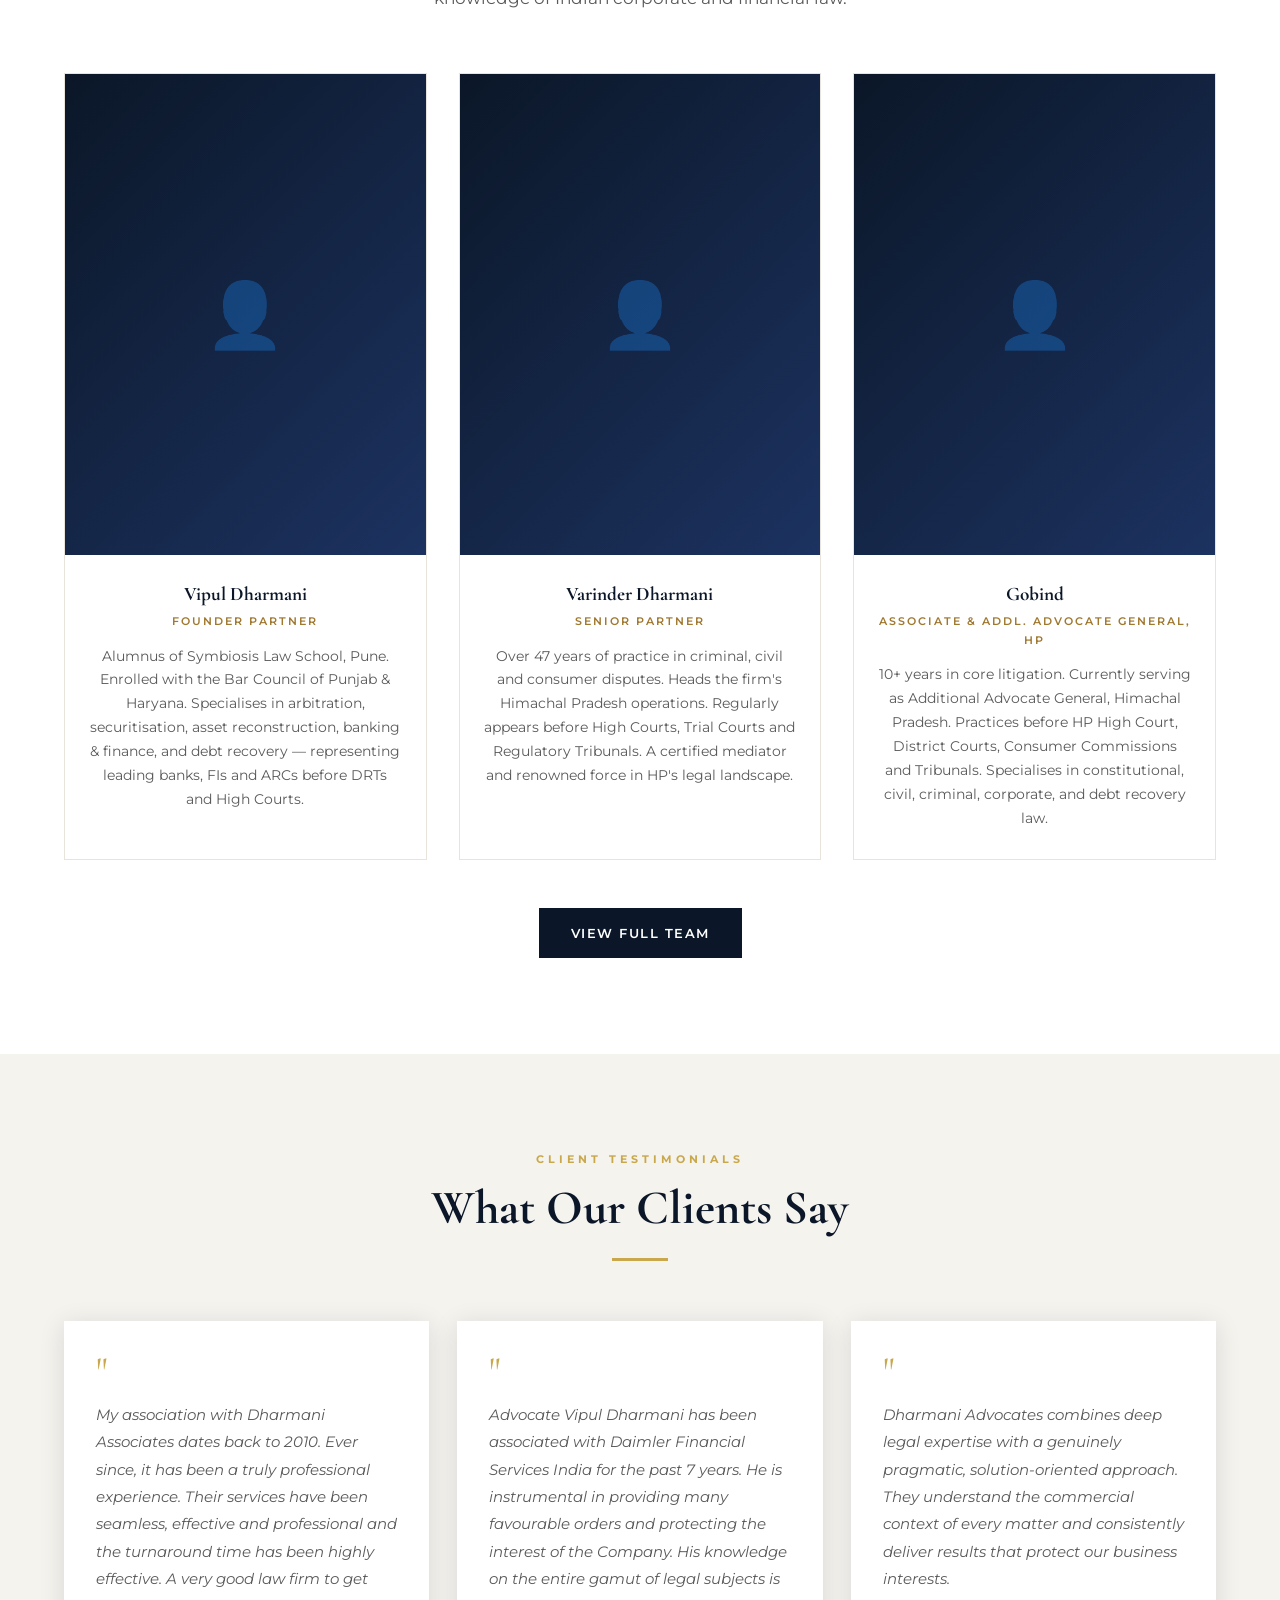
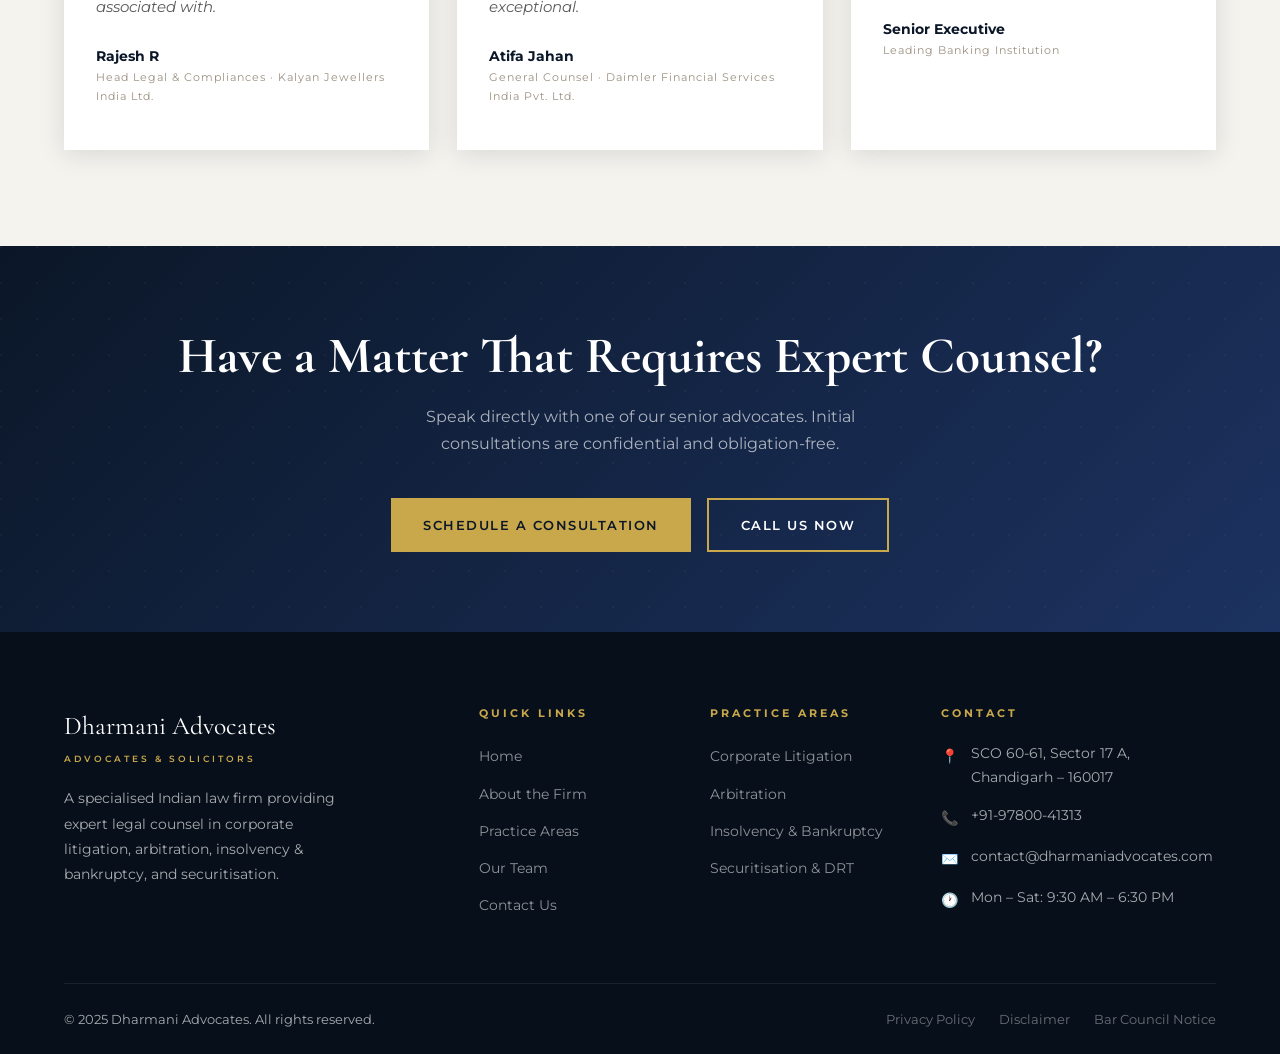
==== commit 76911673: "Update all pages with real content from dharmaniadvocates.com - Firm: 47+ years of practice, 4 offic" ====
--- a/index.html
+++ b/index.html
@@ -73,16 +73,16 @@
   <div class="stats">
     <div class="stats__grid container">
       <div class="stats__item">
-        <div class="stats__num">15+</div>
+        <div class="stats__num">47+</div>
         <div class="stats__label">Years of Practice</div>
-      </div>
-      <div class="stats__item">
-        <div class="stats__num">500+</div>
-        <div class="stats__label">Cases Handled</div>
       </div>
       <div class="stats__item">
         <div class="stats__num">4</div>
-        <div class="stats__label">Core Practice Areas</div>
+        <div class="stats__label">Offices Across India</div>
+      </div>
+      <div class="stats__item">
+        <div class="stats__num">20+</div>
+        <div class="stats__label">Practice Areas</div>
       </div>
       <div class="stats__item">
         <div class="stats__num">Pan‑India</div>
@@ -181,7 +181,7 @@
             class="about-split__img"
           />
           <div class="about-split__badge">
-            <div class="about-split__badge-num">15+</div>
+            <div class="about-split__badge-num">47+</div>
             <div class="about-split__badge-text">Years of<br>Excellence</div>
           </div>
         </div>
@@ -191,16 +191,16 @@
           <h2 class="section-title">A Practice Built on Precision &amp; Integrity</h2>
           <div class="divider"></div>
           <p class="section-sub">
-            Dharmani Advocates is a boutique law firm with a focused practice in commercial and
-            financial law. Founded on the principle that every client deserves rigorous, honest,
-            and results-oriented legal counsel, we have built a reputation as trusted advisers to
-            corporates, banks, financial institutions, and high-net-worth individuals.
+            Dharmani Advocates is a specialised full-service law firm with a rich legacy of over
+            47 years of experience in litigation. Well rooted in its legacy, the firm has evolved
+            into a modernised, cutting-edge practice with a global outlook — offering transactional,
+            regulatory, advisory, dispute resolution and tax services to domestic and international clients.
           </p>
           <ul class="about-split__list">
-            <li>Appeared before Supreme Court of India, various High Courts, NCLT, NCLAT, DRT and DRAT</li>
-            <li>Expert advisory on cross-border insolvency and international arbitration</li>
-            <li>Deep relationships with co-counsel across all major Indian cities</li>
-            <li>Committed to transparent, fixed-fee and outcome-linked engagements</li>
+            <li>Operating from four major offices: Chandigarh, Chennai, Shimla and Una</li>
+            <li>Associate offices across all districts of Punjab, Haryana and Himachal Pradesh</li>
+            <li>Specialised expertise in Arbitration, Banking &amp; Finance, Insolvency, Securitisation and Asset Reconstruction</li>
+            <li>Committed to pragmatic, satiating commercial solutions through strategic legal advice</li>
           </ul>
           <a href="about.html" class="btn btn--navy">Learn More About Us</a>
         </div>
@@ -293,11 +293,12 @@
             <span style="font-size:4rem; color:rgba(201,168,76,0.4);">👤</span>
           </div>
           <div class="team-card__body">
-            <h3 class="team-card__name">Advocate [Partner Name]</h3>
-            <p class="team-card__role">Founding Partner</p>
+            <h3 class="team-card__name">Vipul Dharmani</h3>
+            <p class="team-card__role">Founder Partner</p>
             <p class="team-card__bio">
-              [Partner bio — qualifications, years of experience, specialisations,
-              courts practised before. Update this placeholder with actual content.]
+              Alumnus of Symbiosis Law School, Pune. Enrolled with the Bar Council of Punjab &amp; Haryana.
+              Specialises in arbitration, securitisation, asset reconstruction, banking &amp; finance,
+              and debt recovery — representing leading banks, FIs and ARCs before DRTs and High Courts.
             </p>
           </div>
         </div>
@@ -306,11 +307,13 @@
             <span style="font-size:4rem; color:rgba(201,168,76,0.4);">👤</span>
           </div>
           <div class="team-card__body">
-            <h3 class="team-card__name">Advocate [Partner Name]</h3>
+            <h3 class="team-card__name">Varinder Dharmani</h3>
             <p class="team-card__role">Senior Partner</p>
             <p class="team-card__bio">
-              [Partner bio — qualifications, years of experience, specialisations,
-              courts practised before. Update this placeholder with actual content.]
+              Over 47 years of practice in criminal, civil and consumer disputes.
+              Heads the firm's Himachal Pradesh operations. Regularly appears before High Courts,
+              Trial Courts and Regulatory Tribunals. A certified mediator and renowned force
+              in HP's legal landscape.
             </p>
           </div>
         </div>
@@ -319,11 +322,13 @@
             <span style="font-size:4rem; color:rgba(201,168,76,0.4);">👤</span>
           </div>
           <div class="team-card__body">
-            <h3 class="team-card__name">Advocate [Associate Name]</h3>
-            <p class="team-card__role">Senior Associate</p>
+            <h3 class="team-card__name">Gobind</h3>
+            <p class="team-card__role">Associate &amp; Addl. Advocate General, HP</p>
             <p class="team-card__bio">
-              [Associate bio — qualifications, years of experience, specialisations,
-              courts practised before. Update this placeholder with actual content.]
+              10+ years in core litigation. Currently serving as Additional Advocate General,
+              Himachal Pradesh. Practices before HP High Court, District Courts, Consumer
+              Commissions and Tribunals. Specialises in constitutional, civil, criminal,
+              corporate, and debt recovery law.
             </p>
           </div>
         </div>
@@ -348,32 +353,34 @@
         <div class="testimonial-card reveal reveal-delay-1">
           <div class="testimonial-card__quote">"</div>
           <p class="testimonial-card__text">
-            Dharmani Advocates handled our NCLT matter with exceptional expertise.
-            Their understanding of the IBC framework and swift strategy helped us achieve
-            resolution in record time.
-          </p>
-          <div class="testimonial-card__author">Director, Leading NBFC</div>
-          <div class="testimonial-card__company">Insolvency Matter · NCLT, Mumbai</div>
+            My association with Dharmani Associates dates back to 2010. Ever since, it has been
+            a truly professional experience. Their services have been seamless, effective and
+            professional and the turnaround time has been highly effective.
+            A very good law firm to get associated with.
+          </p>
+          <div class="testimonial-card__author">Rajesh R</div>
+          <div class="testimonial-card__company">Head Legal &amp; Compliances · Kalyan Jewellers India Ltd.</div>
         </div>
         <div class="testimonial-card reveal reveal-delay-2">
           <div class="testimonial-card__quote">"</div>
           <p class="testimonial-card__text">
-            The firm's command over SARFAESI proceedings and DRT litigation helped us
-            recover a significant non-performing asset efficiently. Highly recommended for
-            any bank or financial institution.
-          </p>
-          <div class="testimonial-card__author">Head of Legal, Nationalised Bank</div>
-          <div class="testimonial-card__company">Securitisation Matter · DRT</div>
+            Advocate Vipul Dharmani has been associated with Daimler Financial Services India
+            for the past 7 years. He is instrumental in providing many favourable orders and
+            protecting the interest of the Company. His knowledge on the entire gamut of legal
+            subjects is exceptional.
+          </p>
+          <div class="testimonial-card__author">Atifa Jahan</div>
+          <div class="testimonial-card__company">General Counsel · Daimler Financial Services India Pvt. Ltd.</div>
         </div>
         <div class="testimonial-card reveal reveal-delay-3">
           <div class="testimonial-card__quote">"</div>
           <p class="testimonial-card__text">
-            We engaged Dharmani Advocates for a complex ICC arbitration involving
-            substantial cross-border claims. Their preparation, advocacy, and knowledge
-            of international arbitration norms was outstanding.
-          </p>
-          <div class="testimonial-card__author">CFO, Multinational Corporation</div>
-          <div class="testimonial-card__company">International Arbitration · ICC</div>
+            Dharmani Advocates combines deep legal expertise with a genuinely pragmatic,
+            solution-oriented approach. They understand the commercial context of every matter
+            and consistently deliver results that protect our business interests.
+          </p>
+          <div class="testimonial-card__author">Senior Executive</div>
+          <div class="testimonial-card__company">Leading Banking Institution</div>
         </div>
       </div>
     </div>
@@ -390,7 +397,7 @@
         </p>
         <div class="cta-banner__actions">
           <a href="contact.html" class="btn btn--gold">Schedule a Consultation</a>
-          <a href="tel:+91XXXXXXXXXX" class="btn btn--outline">Call Us Now</a>
+          <a href="tel:+919780041313" class="btn btn--outline">Call Us Now</a>
         </div>
       </div>
     </div>
@@ -434,15 +441,15 @@
           <div class="footer__col-title">Contact</div>
           <div class="footer__contact-item">
             <span class="footer__contact-icon">📍</span>
-            <span>[Office Address, City, State — PIN Code]</span>
+            <span>SCO 60-61, Sector 17 A,<br>Chandigarh – 160017</span>
           </div>
           <div class="footer__contact-item">
             <span class="footer__contact-icon">📞</span>
-            <span>+91 [Phone Number]</span>
+            <span>+91-97800-41313</span>
           </div>
           <div class="footer__contact-item">
             <span class="footer__contact-icon">✉️</span>
-            <span>info@dharmaniadvocates.com</span>
+            <span>contact@dharmaniadvocates.com</span>
           </div>
           <div class="footer__contact-item">
             <span class="footer__contact-icon">🕐</span>
